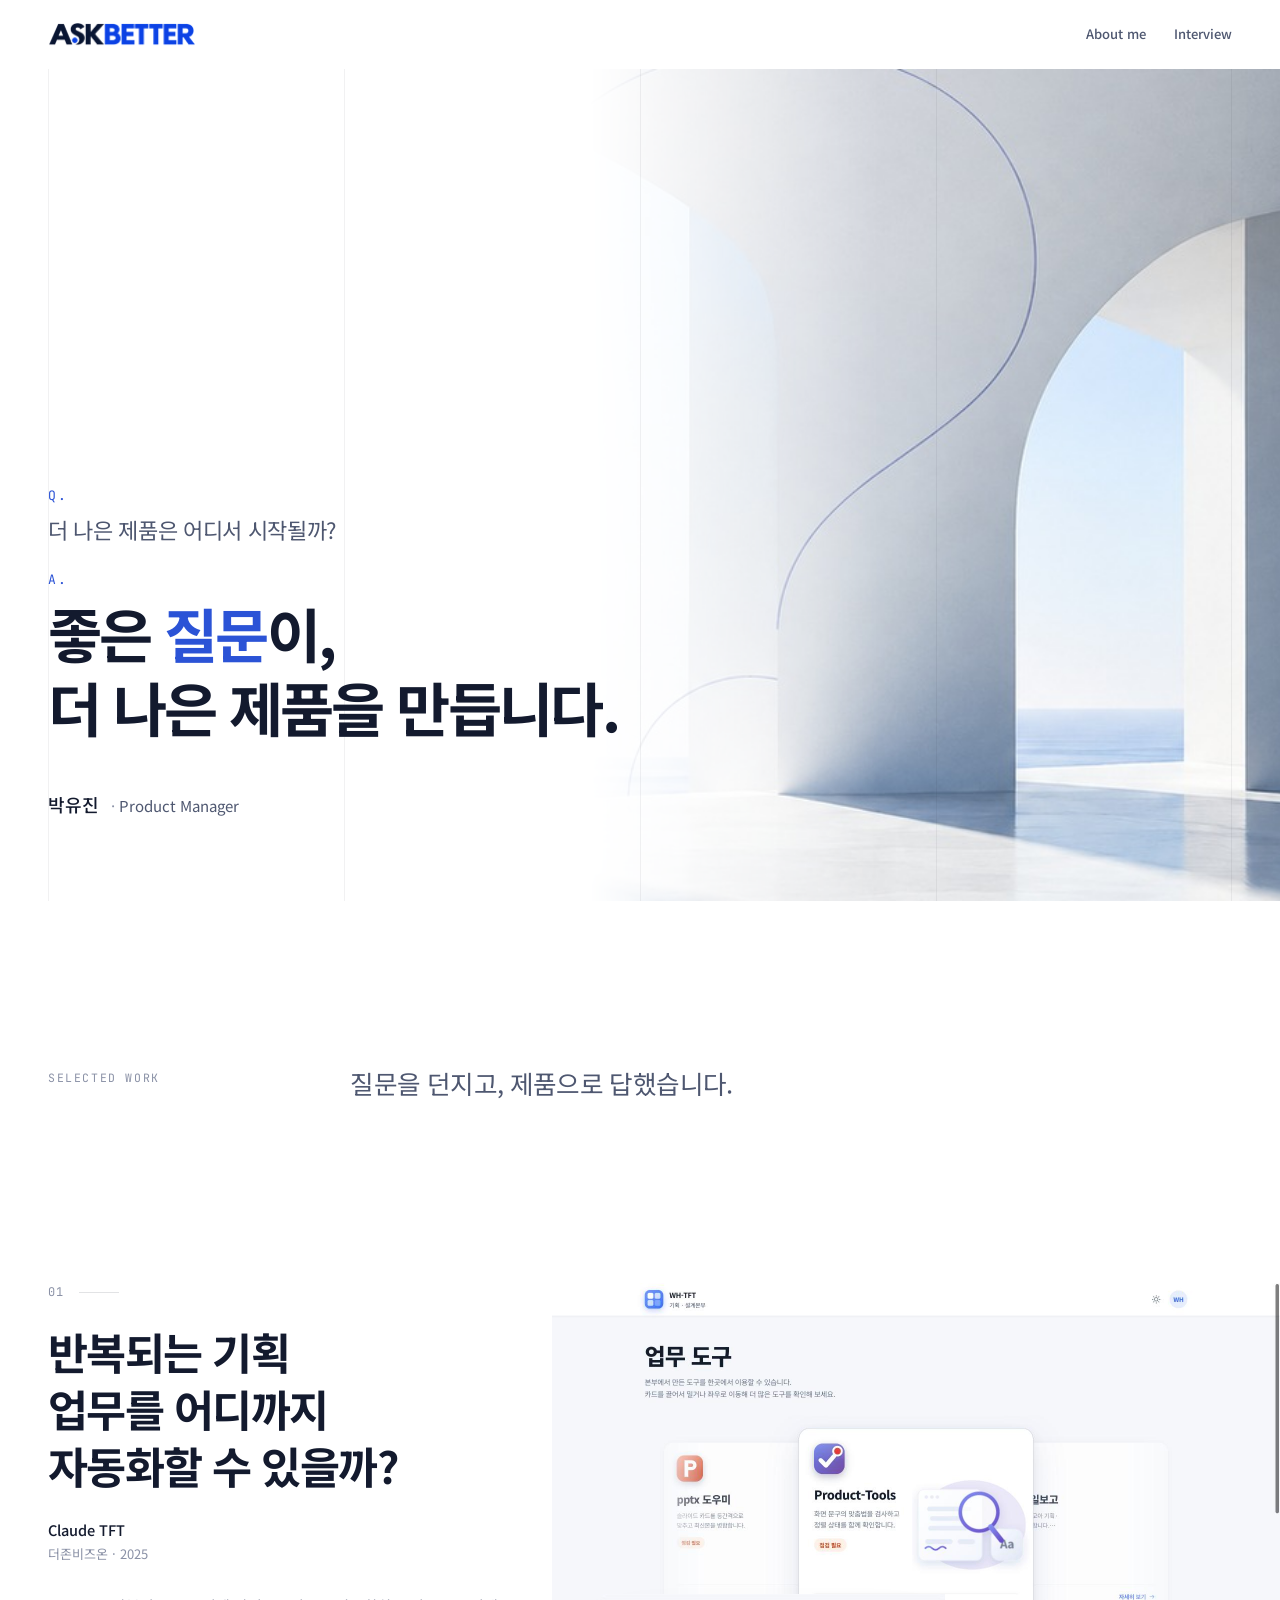
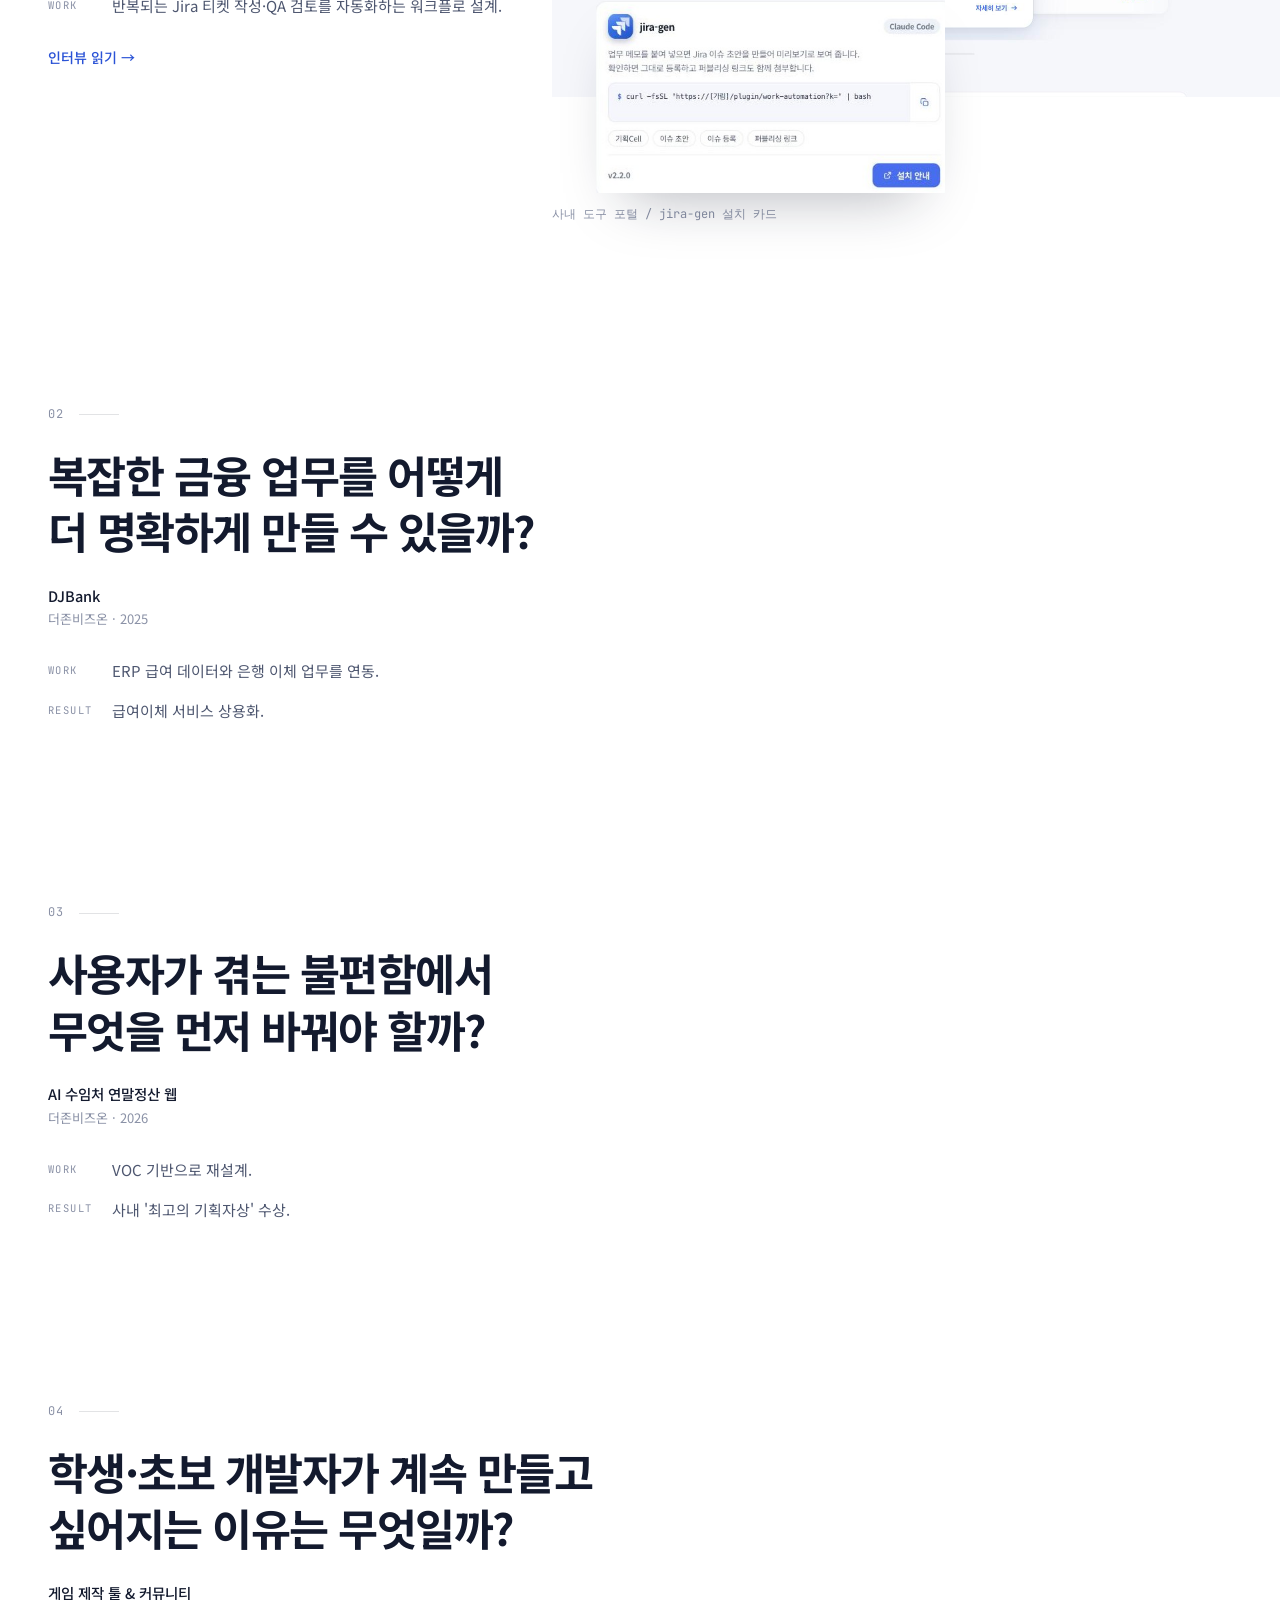
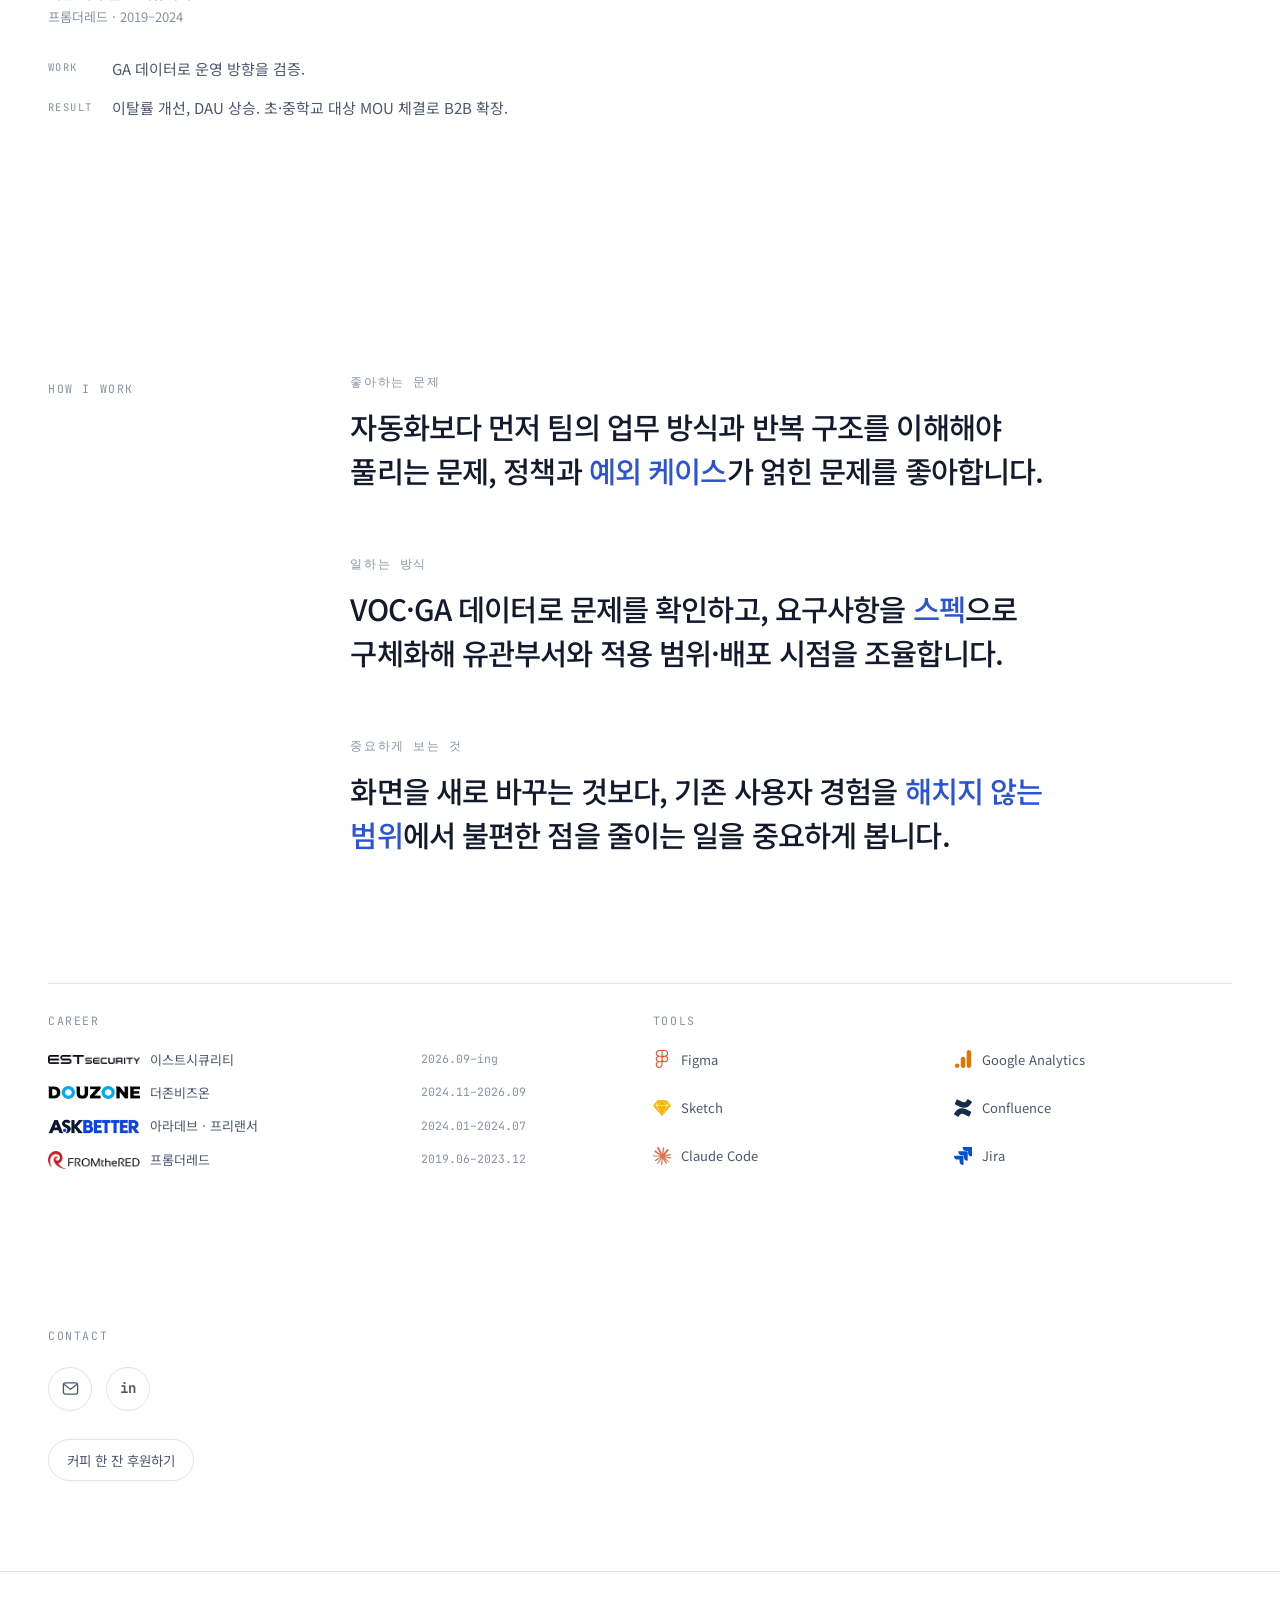
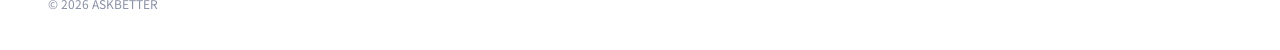
==== index.html @ adf5d4b5 "ch-1 서브 스크린샷을 빈 입력폼에서 jira-gen 설치 카드로 교체 기획서 대조 도구의 빈 입력 폼 캡처가 별로라는 지적을 받았다. 같은 포털 캡처(wh-tft-portal-" ====
<!doctype html>
<html lang="ko" data-site-title="home.title">
<head>
<meta charset="utf-8">
<meta name="viewport" content="width=device-width, initial-scale=1">
<title>Product Manager · ASKBETTER</title>
<link rel="icon" href="assets/brand/favicon.ico" sizes="any">
<link rel="icon" type="image/png" sizes="32x32" href="assets/brand/favicon-32.png">
<link rel="icon" type="image/svg+xml" href="assets/brand/favicon.svg">
<link rel="apple-touch-icon" href="assets/brand/favicon-180.png">
<link rel="stylesheet" href="assets/nav.css">
<style>
  @import url('https://fonts.googleapis.com/css2?family=Noto+Sans+KR:wght@200;300;400;500;700&family=JetBrains+Mono:wght@400;500&display=swap');

  /* 케이스 스터디 페이지와 같은 라이트 팔레트로 고정한다. 다크모드는 지원하지 않는다 */
  :root{
    --bg:#ffffff;
    --tint:#f3f5fa;          /* 아주 연한 블루그레이. 판 배경 */
    --tint-2:#e9edf7;
    --ink:#131a2e;           /* Navy. 본문 기준색 */
    --ink-soft:#4e5770;
    --ink-faint:#8a91a6;
    --line:rgba(19,26,46,.12);
    --hair:rgba(19,26,46,.06);
    --accent:#2b53d6;        /* Indigo Blue. 포인트로만 쓴다 */

    --max:1280px;            /* 지면 폭 */
    --gut:clamp(20px, 4vw, 48px);
    --ease:cubic-bezier(.19,1,.22,1);
    --sans:'Noto Sans KR', -apple-system, BlinkMacSystemFont, sans-serif;
    --mono:'JetBrains Mono', ui-monospace, monospace;
  }

  *{ box-sizing:border-box; }
  html{ background:var(--bg); scroll-behavior:smooth; overflow-x:clip; }
  body{
    margin:0; background:var(--bg); color:var(--ink);
    font-family:var(--sans); font-size:16px; line-height:1.65;
    word-break:keep-all; overflow-wrap:break-word; overflow-x:clip;
    -webkit-font-smoothing:antialiased;
  }
  h1,h2,h3,p{ margin:0; }
  h1,h2,h3{ font-weight:700; letter-spacing:-0.035em; text-wrap:balance; }
  a{ color:inherit; }
  img{ max-width:100%; display:block; }
  .mono{ font-family:var(--mono); font-variant-numeric:tabular-nums; }

  .page{ max-width:var(--max); margin:0 auto; padding-inline:var(--gut); }
  /* 12단 지면. 장마다 다른 판형을 이 단 위에 얹는다 */
  .grid{ display:grid; grid-template-columns:repeat(12, minmax(0,1fr)); column-gap:clamp(16px, 2vw, 28px); }
  .label{ font-family:var(--mono); font-size:11.5px; letter-spacing:.14em; text-transform:uppercase; color:var(--ink-faint); }

  /* Nav 는 assets/nav.css 공용 파일을 쓴다(하위 페이지와 같은 헤더) */

  /* ---------- Opening ---------- */
  .opening{ position:relative; min-height:calc(100svh - 68px); display:flex; flex-direction:column; }
  /* 얇은 편집 그리드선. 진입할 때 한 번 그어지고 그대로 남는다 */
  .rules{ position:absolute; inset:0; pointer-events:none; }
  .rules .page{ height:100%; display:grid; grid-template-columns:repeat(4,1fr); }
  .rules i{ border-left:1px solid var(--hair); transform:scaleY(0); transform-origin:top; transition:transform 1.8s var(--ease); }
  .rules i:last-child{ border-right:1px solid var(--hair); }
  .rules i:nth-child(2){ transition-delay:.12s; } .rules i:nth-child(3){ transition-delay:.24s; } .rules i:nth-child(4){ transition-delay:.36s; }
  .opening.is-in .rules i{ transform:none; }

  .opening > .page{ position:relative; flex:1; width:100%; display:flex; flex-direction:column; justify-content:flex-end; }

  /* 사진 속에 이미 그려진 곡선을 물음표 대신 쓴다. 브리프대로 떠다니는 파란 점은 두지 않는다 */
  .hero-photo{ position:absolute; top:0; right:0; bottom:0; width:54%; z-index:0;
    background-image:url('assets/hero/arches.jpg'); background-size:cover; background-position:center;
    -webkit-mask-image:linear-gradient(to right, transparent 0%, #000 42%); mask-image:linear-gradient(to right, transparent 0%, #000 42%);
    opacity:0; transition:opacity 1.6s ease; }
  .opening.is-in .hero-photo{ opacity:1; transition-delay:.2s; }

  .hero-text{ position:relative; z-index:1; max-width:min(620px, 56%); }

  /* Q. 는 헤드라인보다 한 단 낮은 위계로, 질문에서 카피로 넘어가는 흐름을 만든다 */
  .hero-q{ margin-bottom:clamp(16px, 2.6vh, 24px);
    opacity:0; transform:translateY(10px); transition:opacity .5s ease, transform .5s var(--ease); }
  .opening.is-in .hero-q{ opacity:1; transform:none; }
  .hero-q .tag{ display:block; margin-bottom:8px; font-family:var(--mono); font-size:13px; letter-spacing:.12em; color:var(--accent); }
  .hero-q p{ font-size:clamp(17px, 1.9vw, 22px); line-height:1.4; letter-spacing:-0.015em; color:var(--ink-soft); }

  .hero-a .tag{ display:block; margin-bottom:8px; font-family:var(--mono); font-size:13px; letter-spacing:.12em; color:var(--accent);
    opacity:0; transform:translateY(10px); transition:opacity .5s ease, transform .5s var(--ease); transition-delay:.14s; }
  .opening.is-in .hero-a .tag{ opacity:1; transform:none; }

  .headline{ padding-bottom:clamp(28px, 5vh, 44px);
    font-size:clamp(32px, 4.6vw, 72px); line-height:1.18; letter-spacing:-0.045em; font-weight:700; }
  .headline em{ font-style:normal; color:var(--accent); }
  .hl{ display:block; padding-bottom:.08em; }
  .hl > span{ display:inline-block; opacity:0; transform:translateY(14px); transition:opacity .55s ease, transform .55s var(--ease); transition-delay:.14s; }
  .hl + .hl > span{ transition-delay:.2s; }
  .opening.is-in .hl > span{ opacity:1; transform:none; }

  /* 이름·직무. 메인 카피 바로 아래, 한 단 낮은 위계 */
  .who{ display:flex; flex-wrap:wrap; align-items:baseline; column-gap:12px; row-gap:4px;
    padding-bottom:clamp(40px, 9vh, 96px); opacity:0; transform:translateY(8px); transition:opacity .5s ease, transform .5s var(--ease); transition-delay:.3s; }
  .opening.is-in .who{ opacity:1; transform:none; }
  .who b{ font-weight:500; color:var(--ink); font-size:clamp(16px, 1.6vw, 18px); }
  .who span{ font-size:clamp(13px, 1.3vw, 15px); color:var(--ink-soft); }
  .who span::before{ content:'· '; color:var(--ink-faint); }

  @media (max-width:860px){
    .opening{ min-height:calc(100svh - 68px); }
    .headline{ padding-bottom:28px; }
    .hl > span{ text-wrap:balance; }
    /* 좁은 화면에선 사진을 위쪽 띠로 깔고 아래로 흐리게 녹인다. 빼면 헤드라인 위가 통째로 빈다 */
    .hero-photo{ width:100%; bottom:42%; -webkit-mask-image:linear-gradient(to bottom, #000 45%, transparent 100%); mask-image:linear-gradient(to bottom, #000 45%, transparent 100%); }
    .hero-text{ max-width:100%; }
    .rules .page{ grid-template-columns:repeat(2,1fr); }
    .rules i:nth-child(n+3){ display:none; }
    .rules i:nth-child(2){ border-right:1px solid var(--hair); }
  }

  /* ---------- 공통 reveal ---------- */
  .rv{ opacity:0; transform:translateY(20px); transition:opacity .9s ease, transform 1.1s var(--ease); }
  .rv.is-in{ opacity:1; transform:none; }
  /* 판·화면은 가장자리부터 조금씩 드러난다 */
  .unveil{ clip-path:inset(6% 4% 6% 4%); transition:clip-path 1.6s var(--ease); }
  .unveil.is-in{ clip-path:inset(0 0 0 0); }

  /* ---------- Work ---------- */
  .work-intro{ padding-top:clamp(120px, 18vh, 200px); padding-bottom:clamp(64px, 10vh, 120px); }
  .work-intro .label{ grid-column:1 / 4; padding-top:.5em; }
  .work-intro p{ grid-column:4 / 11; font-size:clamp(20px, 2vw, 26px); line-height:1.55; letter-spacing:-0.025em; color:var(--ink-soft); }

  .ch{ padding-block:clamp(56px, 10vh, 112px); }
  .ch-no{ display:flex; align-items:center; gap:14px; font-family:var(--mono); font-size:12px; letter-spacing:.12em; color:var(--ink-faint); }
  .ch-no::after{ content:''; width:40px; height:1px; background:var(--line); }
  .ch-q{ margin-top:22px; font-size:clamp(28px, 3.4vw, 48px); line-height:1.3; }
  .ch-meta{ font-size:13px; color:var(--ink-faint); line-height:1.7; }
  .ch-meta b{ display:block; font-weight:500; color:var(--ink); font-size:14.5px; }
  .ch-notes{ display:grid; gap:14px; margin-top:28px; font-size:15px; line-height:1.7; color:var(--ink-soft); }
  .ch-notes div{ display:grid; grid-template-columns:64px 1fr; }
  .ch-notes .label{ padding-top:.35em; font-size:10.5px; }
  .ch-notes div:has(> span:empty){ display:none; }
  .ch-link{ display:inline-block; margin-top:28px; font-size:14px; font-weight:500; color:var(--accent); text-decoration:none;
    background:linear-gradient(currentColor,currentColor) 0 100%/0 1px no-repeat; padding-bottom:2px; transition:background-size .5s var(--ease); }
  .ch-link:hover{ background-size:100% 1px; }

  /* 화면. hover 에 6px 만 떠오른다 */
  .shot{ position:relative; overflow:hidden; background:var(--tint); }
  .shot img{ width:100%; height:100%; object-fit:cover; transition:transform .9s var(--ease); }
  .ch:hover .shot img{ transform:translateY(-6px); }
  .cap{ margin-top:12px; font-size:12px; color:var(--ink-faint); }

  /* 01 · 텍스트 왼쪽, 화면이 오른쪽 가장자리까지 흐른다 */
  .ch-1 .txt{ grid-column:1 / 6; align-self:start; position:sticky; top:120px; }
  .ch-1 .media{ grid-column:6 / -1; margin-right:calc(-1 * (max(0px, (100vw - var(--max)) / 2) + var(--gut))); }
  .ch-1 .shot{ aspect-ratio:1456 / 828; }
  .ch-1 .shot img{ object-position:left top; }
  .ch-1 .sub{ width:48%; margin-top:clamp(-120px, -8vw, -48px); margin-left:6%; position:relative; box-shadow:0 30px 60px -30px rgba(19,26,46,.35); aspect-ratio:1456 / 828; }

  /* 02·03·04 · 화면 없는 챕터는 텍스트만 한 단으로 둔다 */
  .ch-2 .txt, .ch-3 .txt, .ch-4 .txt{ grid-column:1 / 8; }

  @media (max-width:860px){
    .grid > *{ grid-column:1 / -1 !important; }
    .work-intro p{ margin-top:14px; }
    .ch-1 .txt{ position:static; margin-bottom:40px; }
    .ch-1 .media{ margin-right:calc(-1 * var(--gut)); }
    .ch-1 .sub{ width:64%; margin-left:0; margin-top:-24px; }
  }

  /* ---------- About ---------- */
  .about{ padding-top:clamp(120px, 18vh, 200px); }
  .about > .grid > .label{ grid-column:1 / 4; padding-top:.6em; }
  .believes{ grid-column:4 / -1; display:grid; gap:clamp(40px, 7vh, 72px); }
  .believes .label{ display:block; margin-bottom:12px; }
  .believes p{ font-size:clamp(21px, 2.3vw, 30px); line-height:1.5; letter-spacing:-0.03em; font-weight:500; max-width:24em; }
  .believes p em{ font-style:normal; color:var(--accent); }

  /* 경력은 보조 정보라 작게 둔다. 회사 로고는 이력서 정보로 유지한다(CLAUDE.md) */
  .record{ margin-top:clamp(88px, 14vh, 140px); row-gap:28px; font-size:13px; color:var(--ink-soft); }
  .record::before{ content:''; grid-column:1 / -1; height:1px; background:var(--line); }
  .record .label{ display:block; margin-bottom:12px; }
  .record .career{ grid-column:1 / 6; }
  .record .tools{ grid-column:7 / -1; }
  .co{ display:grid; grid-template-columns:92px 1fr auto; align-items:center; gap:10px; padding:6px 0; }
  .co img{ height:18px; width:auto; max-width:92px; object-fit:contain; object-position:left center; }
  .co .period{ font-family:var(--mono); font-size:11.5px; color:var(--ink-faint); width:15ch; white-space:nowrap; } /* 기간 칸 폭을 고정해 행마다 열이 어긋나지 않게 한다 */
  .record p{ line-height:1.75; }
  .tool-list{ display:grid; grid-template-columns:1fr 1fr; grid-auto-flow:column; grid-template-rows:repeat(3, auto); row-gap:15px; column-gap:24px; } /* 2열 3행으로 Career 4행과 같은 높이(120px)를 맞춘다 */
  .tool-list span{ display:flex; align-items:center; gap:10px; padding:6px 0; }
  .tool-list img{ width:18px; height:18px; object-fit:contain; }

  /* ---------- Contact ---------- */
  .contact{ padding-top:clamp(96px, 16vh, 180px); padding-bottom:clamp(64px, 10vh, 112px); }
  .contact .ways{ display:flex; gap:14px; margin-top:20px; }
  .contact .ways a{ display:inline-flex; align-items:center; justify-content:center; width:44px; height:44px; border:1px solid var(--line); border-radius:999px; color:var(--ink-soft); text-decoration:none; transition:border-color .2s ease, color .2s ease; }
  .contact .ways a:hover{ border-color:var(--accent); color:var(--accent); }
  .contact .ways svg{ width:19px; height:19px; }
  .contact .ways .in{ font-family:var(--mono); font-weight:700; font-size:14px; letter-spacing:-0.02em; }
  .contact .support{ display:inline-flex; align-items:center; gap:8px; margin-top:28px; padding:9px 18px; border:1px solid var(--line); border-radius:999px; font-size:13.5px; color:var(--ink-soft); text-decoration:none; transition:border-color .2s ease, color .2s ease; }
  .contact .support:hover{ border-color:var(--accent); color:var(--accent); }

  footer{ padding-block:22px 36px; border-top:1px solid var(--line); }
  footer .page{ display:flex; justify-content:space-between; gap:12px 24px; flex-wrap:wrap; font-size:12px; color:var(--ink-faint); }
  footer a{ text-decoration:none; }
  footer a:hover{ color:var(--ink); }

  @media (prefers-reduced-motion:reduce){
    html{ scroll-behavior:auto; }
    *{ animation:none !important; transition:none !important; }
    .rules i, .hl > span{ transform:none; }
    .hl > span{ opacity:1; }
    .rv{ opacity:1; transform:none; } .unveil{ clip-path:none; }
    .hero-photo, .who, .hero-q, .hero-a .tag{ opacity:1; transform:none; }
  }
</style>
</head>
<body>

<nav class="nav" id="nav">
  <div class="page">
    <a class="id" href="index.html"><img src="assets/brand/askbetter-logo.svg" alt="ASKBETTER"></a>
    <div class="links">
      <a href="#about" data-site="nav.about">About me</a>
      <a href="case-study.html" data-site-href="story.href" data-site="nav.story">Interview</a>
    </div>
  </div>
</nav>

<main>

  <!-- Opening: 헤드라인 두 줄, 이름과 직무, 시그니처 물음표 -->
  <section class="opening" id="opening">
    <div class="hero-photo" aria-hidden="true"></div>
    <div class="rules" aria-hidden="true"><div class="page"><i></i><i></i><i></i><i></i></div></div>
    <div class="page">
      <div class="hero-text">
        <div class="hero-q">
          <span class="tag">Q.</span>
          <p>더 나은 제품은 어디서 시작될까?</p>
        </div>
        <div class="hero-a">
          <span class="tag">A.</span>
          <h1 class="headline">
            <span class="hl"><span>좋은 <em>질문</em>이,</span></span>
            <span class="hl"><span>더 나은 제품을 만듭니다.</span></span>
          </h1>
        </div>
        <p class="who">
          <b data-site="hero.name">박유진</b>
          <span data-site="hero.role">Product Manager</span>
        </p>
      </div>
    </div>
  </section>

  <!-- Work -->
  <section id="work">
    <div class="page grid work-intro rv">
      <span class="label">Selected Work</span>
      <p>질문을 던지고, 제품으로 답했습니다.</p>
    </div>

    <!-- 01 -->
    <article class="ch ch-1">
      <div class="page grid">
        <div class="txt rv">
          <span class="ch-no">01</span>
          <h2 class="ch-q" data-site="work.0.q">반복되는 기획 업무를 어디까지 자동화할 수 있을까?</h2>
          <p class="ch-meta" style="margin-top:24px"><b data-site="work.0.name">Claude TFT</b><span data-site="work.0.org">더존비즈온</span> · <span data-site="work.0.year">2025</span></p>
          <div class="ch-notes">
            <div><span class="label">Work</span><span data-site="work.0.did">반복되는 Jira 티켓 작성·QA 검토를 자동화하는 워크플로 설계.</span></div>
            <div><span class="label">Result</span><span data-site="work.0.result"></span></div>
          </div>
          <a class="ch-link" href="case-study.html" data-site-href="story.href"><span data-site="story.label">인터뷰</span> 읽기 →</a>
        </div>
        <div class="media">
          <div class="shot unveil"><img src="assets/portal-hero.jpg" alt="WH-TFT 사내 도구 포털 실제 화면" loading="lazy"></div>
          <div class="shot sub rv"><img src="assets/product-tools-jira-gen.jpg" alt="jira-gen 도구 카드, Jira 이슈 초안 자동 생성 설명" loading="lazy"></div>
          <p class="cap mono">사내 도구 포털 / jira-gen 설치 카드</p>
        </div>
      </div>
    </article>

    <!-- 02 -->
    <article class="ch ch-2">
      <div class="page grid">
        <div class="txt rv">
          <span class="ch-no">02</span>
          <h2 class="ch-q" data-site="work.1.q">복잡한 금융 업무를 어떻게 더 명확하게 만들 수 있을까?</h2>
          <p class="ch-meta" style="margin-top:24px"><b data-site="work.1.name">DJBank</b><span data-site="work.1.org">더존비즈온</span> · <span data-site="work.1.year">2025</span></p>
          <div class="ch-notes">
            <div><span class="label">Work</span><span data-site="work.1.did">ERP 급여 데이터와 은행 이체 업무를 연동.</span></div>
            <div><span class="label">Result</span><span data-site="work.1.result">급여이체 서비스 상용화.</span></div>
          </div>
        </div>
      </div>
    </article>

    <!-- 03 -->
    <article class="ch ch-3">
      <div class="page grid">
        <div class="txt rv">
          <span class="ch-no">03</span>
          <h2 class="ch-q" data-site="work.2.q">사용자가 겪는 불편함에서 무엇을 먼저 바꿔야 할까?</h2>
          <p class="ch-meta" style="margin-top:24px"><b data-site="work.2.name">AI 수임처 연말정산 웹</b><span data-site="work.2.org">더존비즈온</span> · <span data-site="work.2.year">2026</span></p>
          <div class="ch-notes">
            <div><span class="label">Work</span><span data-site="work.2.did">VOC 기반으로 재설계.</span></div>
            <div><span class="label">Result</span><span data-site="work.2.result">사내 '최고의 기획자상' 수상.</span></div>
          </div>
        </div>
      </div>
    </article>

    <!-- 04 -->
    <article class="ch ch-4">
      <div class="page grid">
        <div class="txt rv">
          <span class="ch-no">04</span>
          <h2 class="ch-q" data-site="work.3.q">학생·초보 개발자가 계속 만들고 싶어지는 이유는 무엇일까?</h2>
          <p class="ch-meta" style="margin-top:24px"><b data-site="work.3.name">게임 제작 툴 &amp; 커뮤니티</b><span data-site="work.3.org">프롬더레드</span> · <span data-site="work.3.year">2019–2024</span></p>
          <div class="ch-notes">
            <div><span class="label">Work</span><span data-site="work.3.did">GA 데이터로 운영 방향을 검증.</span></div>
            <div><span class="label">Result</span><span data-site="work.3.result">이탈률 개선, DAU 상승. 초·중학교 대상 MOU 체결로 B2B 확장.</span></div>
          </div>
        </div>
      </div>
    </article>
  </section>

  <!-- About: 경력보다 일하는 방식을 먼저 -->
  <section class="about" id="about">
    <div class="page grid">
      <span class="label rv">How I work</span>
      <div class="believes">
        <div class="rv">
          <span class="label">좋아하는 문제</span>
          <p>자동화보다 먼저 팀의 업무 방식과 반복 구조를 이해해야 풀리는 문제, 정책과 <em>예외 케이스</em>가 얽힌 문제를 좋아합니다.</p>
        </div>
        <div class="rv">
          <span class="label">일하는 방식</span>
          <p>VOC·GA 데이터로 문제를 확인하고, 요구사항을 <em>스펙</em>으로 구체화해 유관부서와 적용 범위·배포 시점을 조율합니다.</p>
        </div>
        <div class="rv">
          <span class="label">중요하게 보는 것</span>
          <p>화면을 새로 바꾸는 것보다, 기존 사용자 경험을 <em>해치지 않는 범위</em>에서 불편한 점을 줄이는 일을 중요하게 봅니다.</p>
        </div>
      </div>
    </div>

    <div class="page grid record rv">
      <div class="career">
        <span class="label">Career</span>
        <div class="co"><img src="assets/logos/estsecurity.png" alt="">이스트시큐리티<span class="period">2026.09–ing</span></div>
        <div class="co"><img src="assets/logos/douzone.png" alt="">더존비즈온<span class="period">2024.11–2026.09</span></div>
        <div class="co"><img src="assets/brand/askbetter-logo.png" alt="">아라데브 · 프리랜서<span class="period">2024.01–2024.07</span></div>
        <div class="co"><img src="assets/logos/fromthered.png" alt="">프롬더레드<span class="period">2019.06–2023.12</span></div>
      </div>
      <div class="tools">
        <span class="label">Tools</span>
        <div class="tool-list">
          <span><img src="assets/logos/figma.svg" alt="">Figma</span>
          <span><img src="assets/logos/sketch.svg" alt="">Sketch</span>
          <span><img src="assets/logos/claude.svg" alt="">Claude Code</span>
          <span><img src="assets/logos/googleanalytics.svg" alt="">Google Analytics</span>
          <span><img src="assets/logos/confluence.svg" alt="">Confluence</span>
          <span><img src="assets/logos/jira.svg" alt="">Jira</span>
        </div>
      </div>
    </div>
  </section>

  <!-- Contact -->
  <section class="contact" id="contact">
    <div class="page rv">
      <span class="label">Contact</span>
      <div class="ways">
        <a href="mailto:71d2sr@gmail.com" aria-label="이메일 보내기"><svg viewBox="0 0 24 24" fill="none" stroke="currentColor" stroke-width="1.6" stroke-linecap="round" stroke-linejoin="round"><rect x="3" y="5" width="18" height="14" rx="2.5"/><path d="M4 7l8 6 8-6"/></svg></a>
        <a href="https://linkedin.com/in/yujin1113" target="_blank" rel="noopener" aria-label="LinkedIn 프로필"><span class="in">in</span></a>
      </div>
      <a class="support" href="#" data-site-href="support.href" data-site="support.label" aria-label="토스 프로필로 커피 후원하기">커피 한 잔 후원하기</a>
    </div>
  </section>

</main>

<footer>
  <div class="page">
    <span>© 2026 ASKBETTER</span>
  </div>
</footer>

<script src="assets/site.js"></script>
<script src="assets/nav.js"></script>
<script>
  (function(){
    // 화면에 들어온 요소만 한 번 드러낸다
    var targets = document.querySelectorAll('.rv, .unveil');
    if ('IntersectionObserver' in window) {
      var io = new IntersectionObserver(function(entries){
        entries.forEach(function(e){ if (e.isIntersecting) { e.target.classList.add('is-in'); io.unobserve(e.target); } });
      }, { threshold:0.12, rootMargin:'0px 0px -48px 0px' });
      targets.forEach(function(el){ io.observe(el); });
    } else {
      targets.forEach(function(el){ el.classList.add('is-in'); });
    }

    var opening = document.getElementById('opening');
    requestAnimationFrame(function(){ requestAnimationFrame(function(){ opening.classList.add('is-in'); }); });
  })();
</script>
</body>
</html>
---- assets/nav.css ----
/* 하위 페이지 공용 헤더. 값은 index.html 헤더와 같게 맞춘다 */
/* 지면 폭과 좌우 여백. 본문도 이 값으로 로고 왼쪽 선에 맞춘다 */
:root{ --page-max:1280px; --page-gut:clamp(20px, 4vw, 48px); --read-max:760px; }
.nav{ position:sticky; top:0; z-index:30; background:rgba(255,255,255,.86); backdrop-filter:saturate(180%) blur(10px);
  border-bottom:1px solid transparent; transition:border-color .4s ease; }
.nav.is-scrolled{ border-bottom-color:rgba(19,26,46,.06); }
.nav .page{ max-width:var(--page-max); margin:0 auto; padding-inline:var(--page-gut);
  display:flex; align-items:center; justify-content:space-between; height:68px; }
.nav .id img{ display:block; width:148px; height:auto; }
.nav .links{ display:flex; gap:28px; font-size:13px; font-weight:500; color:#4e5770; }
.nav .links a{ color:inherit; text-decoration:none; transition:color .2s ease; }
.nav .links a:hover, .nav .links a[aria-current="page"]{ color:#131a2e; }
@media (max-width:640px){ .nav .id img{ width:118px; } .nav .links{ gap:16px; font-size:12.5px; } }
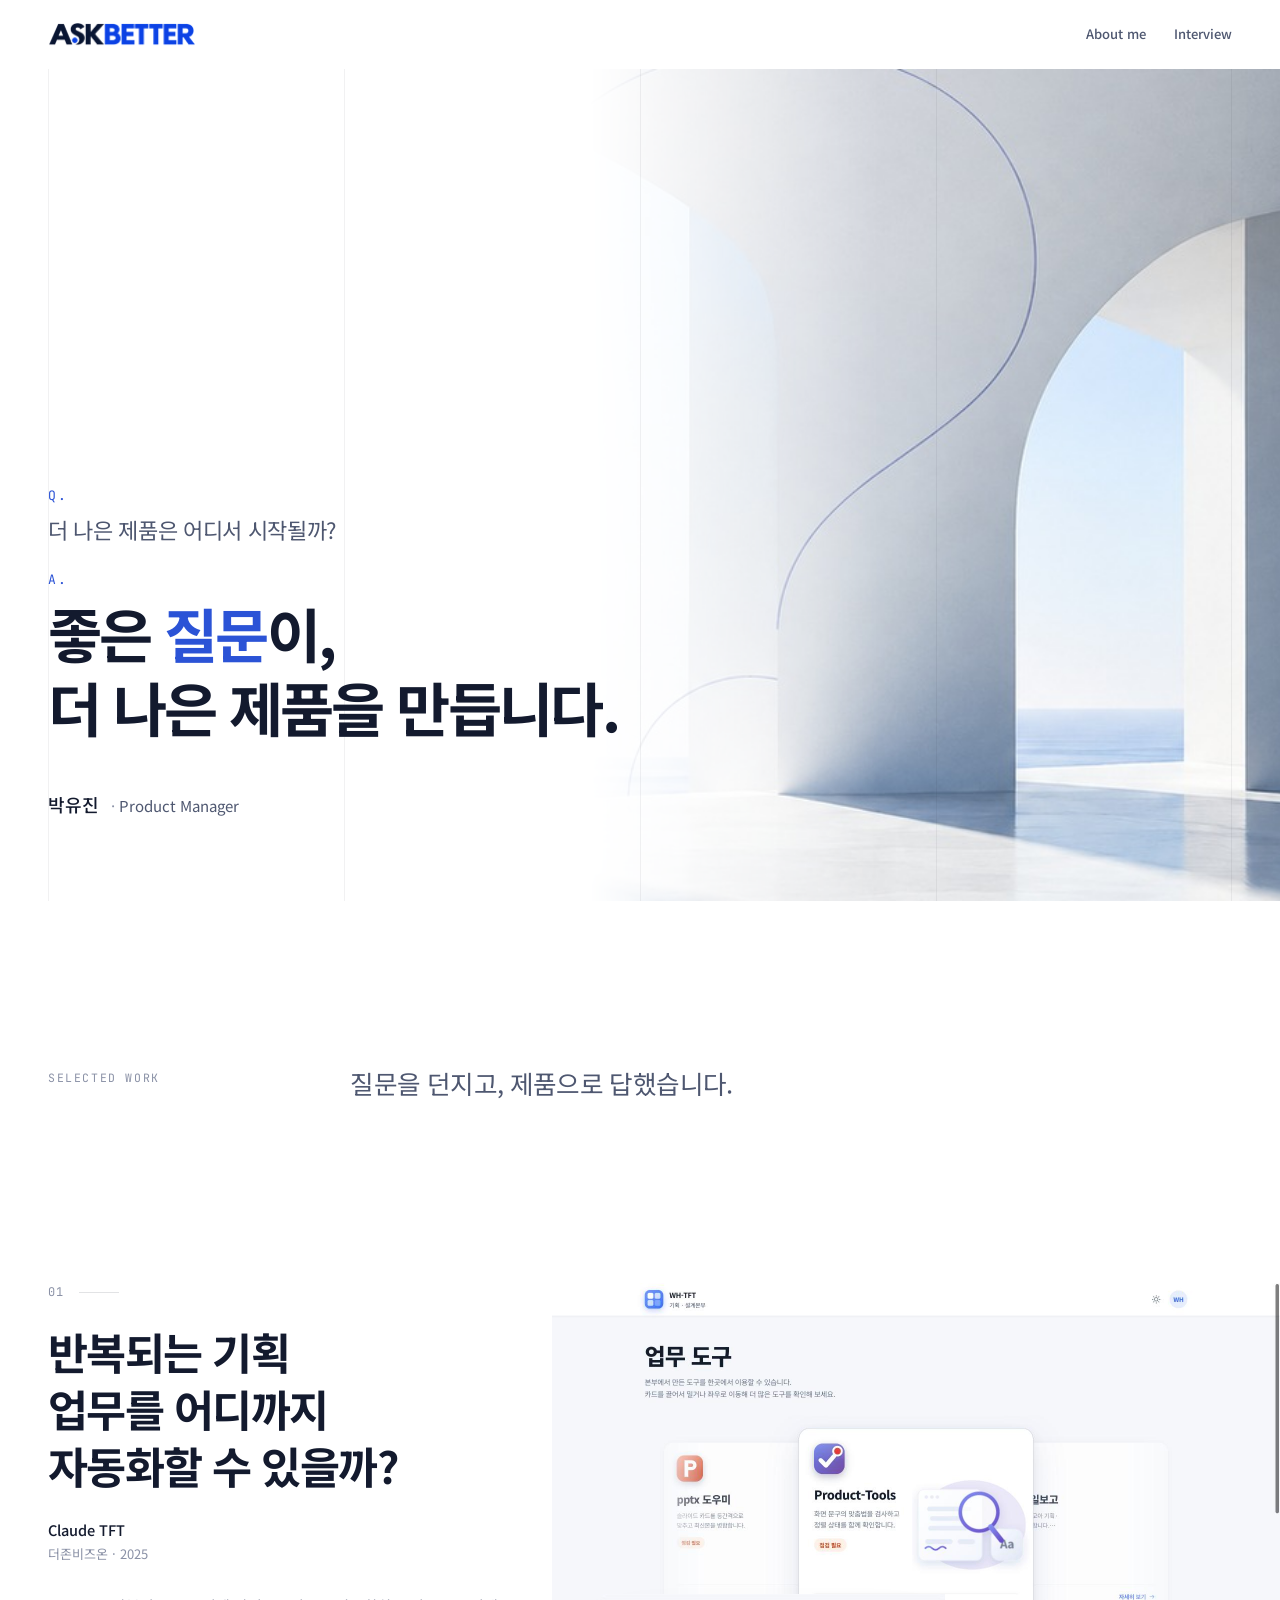
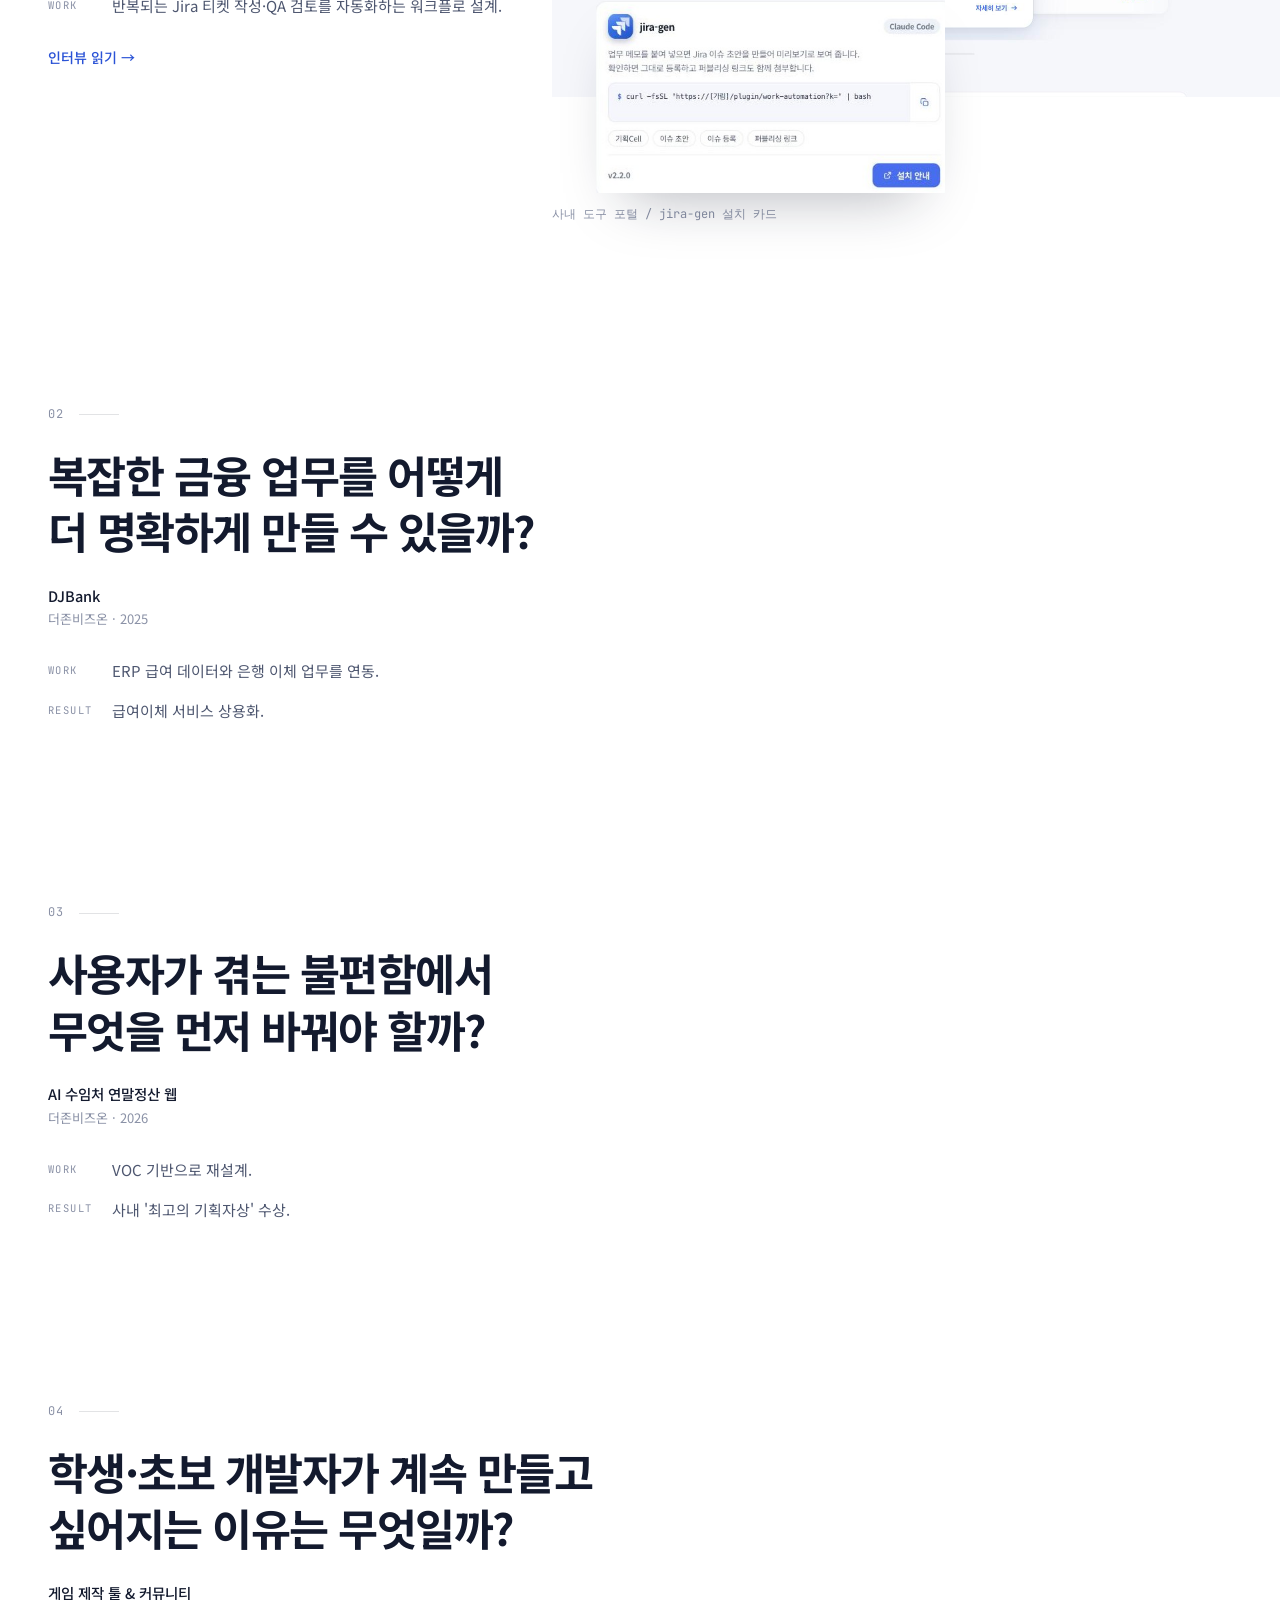
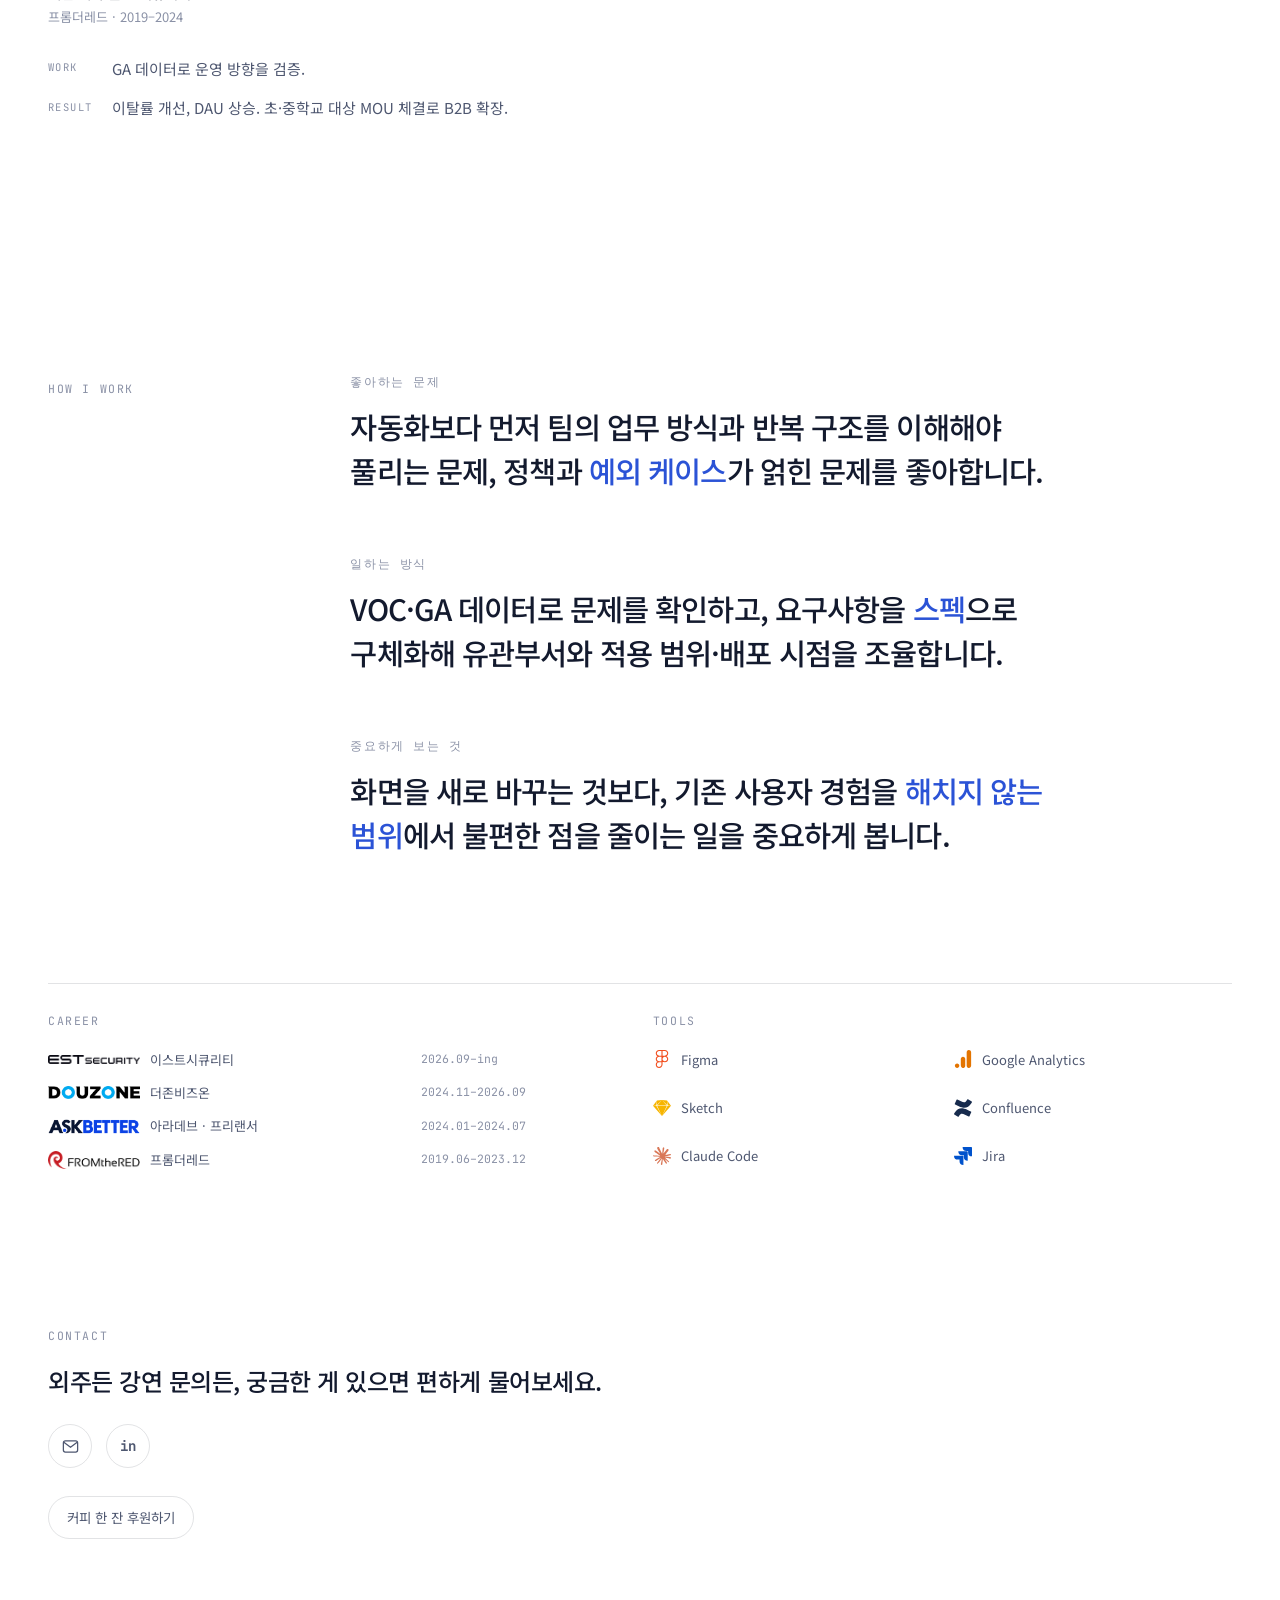
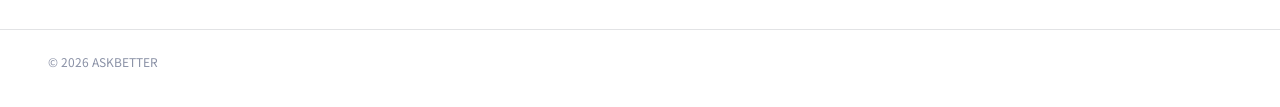
==== commit 75d48446: "Contact에 문의 종류를 알려주는 한 줄 추가 라벨과 아이콘만 있어 어떤 연락을 받고 싶은지 안 보였다. 이직 제안으로 읽힐 수 있는 표현 대신, 외주·강연 문의처럼 실제로 받" ====
--- a/index.html
+++ b/index.html
@@ -186,7 +186,8 @@
 
   /* ---------- Contact ---------- */
   .contact{ padding-top:clamp(96px, 16vh, 180px); padding-bottom:clamp(64px, 10vh, 112px); }
-  .contact .ways{ display:flex; gap:14px; margin-top:20px; }
+  .contact .lead{ margin-top:14px; font-size:clamp(19px, 2vw, 24px); font-weight:500; letter-spacing:-0.02em; }
+  .contact .ways{ display:flex; gap:14px; margin-top:24px; }
   .contact .ways a{ display:inline-flex; align-items:center; justify-content:center; width:44px; height:44px; border:1px solid var(--line); border-radius:999px; color:var(--ink-soft); text-decoration:none; transition:border-color .2s ease, color .2s ease; }
   .contact .ways a:hover{ border-color:var(--accent); color:var(--accent); }
   .contact .ways svg{ width:19px; height:19px; }
@@ -368,6 +369,7 @@
   <section class="contact" id="contact">
     <div class="page rv">
       <span class="label">Contact</span>
+      <p class="lead">외주든 강연 문의든, 궁금한 게 있으면 편하게 물어보세요.</p>
       <div class="ways">
         <a href="mailto:71d2sr@gmail.com" aria-label="이메일 보내기"><svg viewBox="0 0 24 24" fill="none" stroke="currentColor" stroke-width="1.6" stroke-linecap="round" stroke-linejoin="round"><rect x="3" y="5" width="18" height="14" rx="2.5"/><path d="M4 7l8 6 8-6"/></svg></a>
         <a href="https://linkedin.com/in/yujin1113" target="_blank" rel="noopener" aria-label="LinkedIn 프로필"><span class="in">in</span></a>
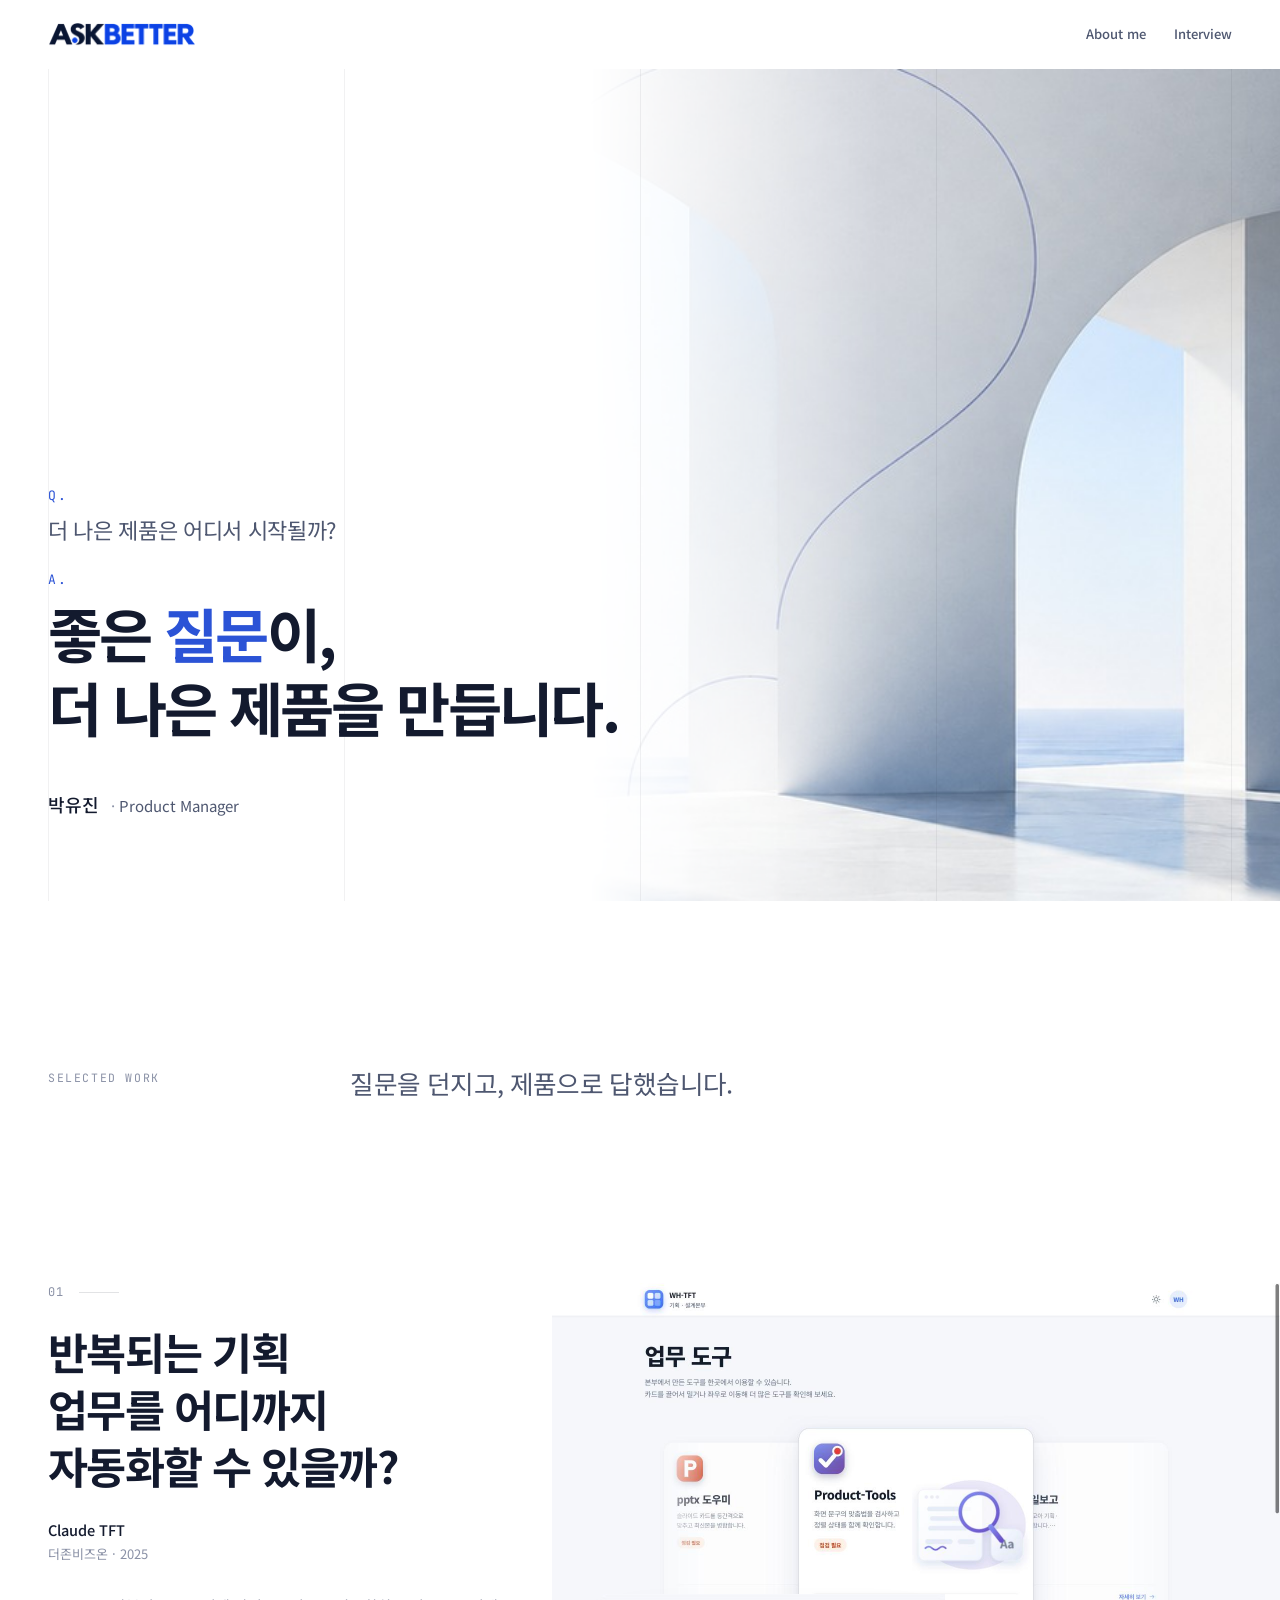
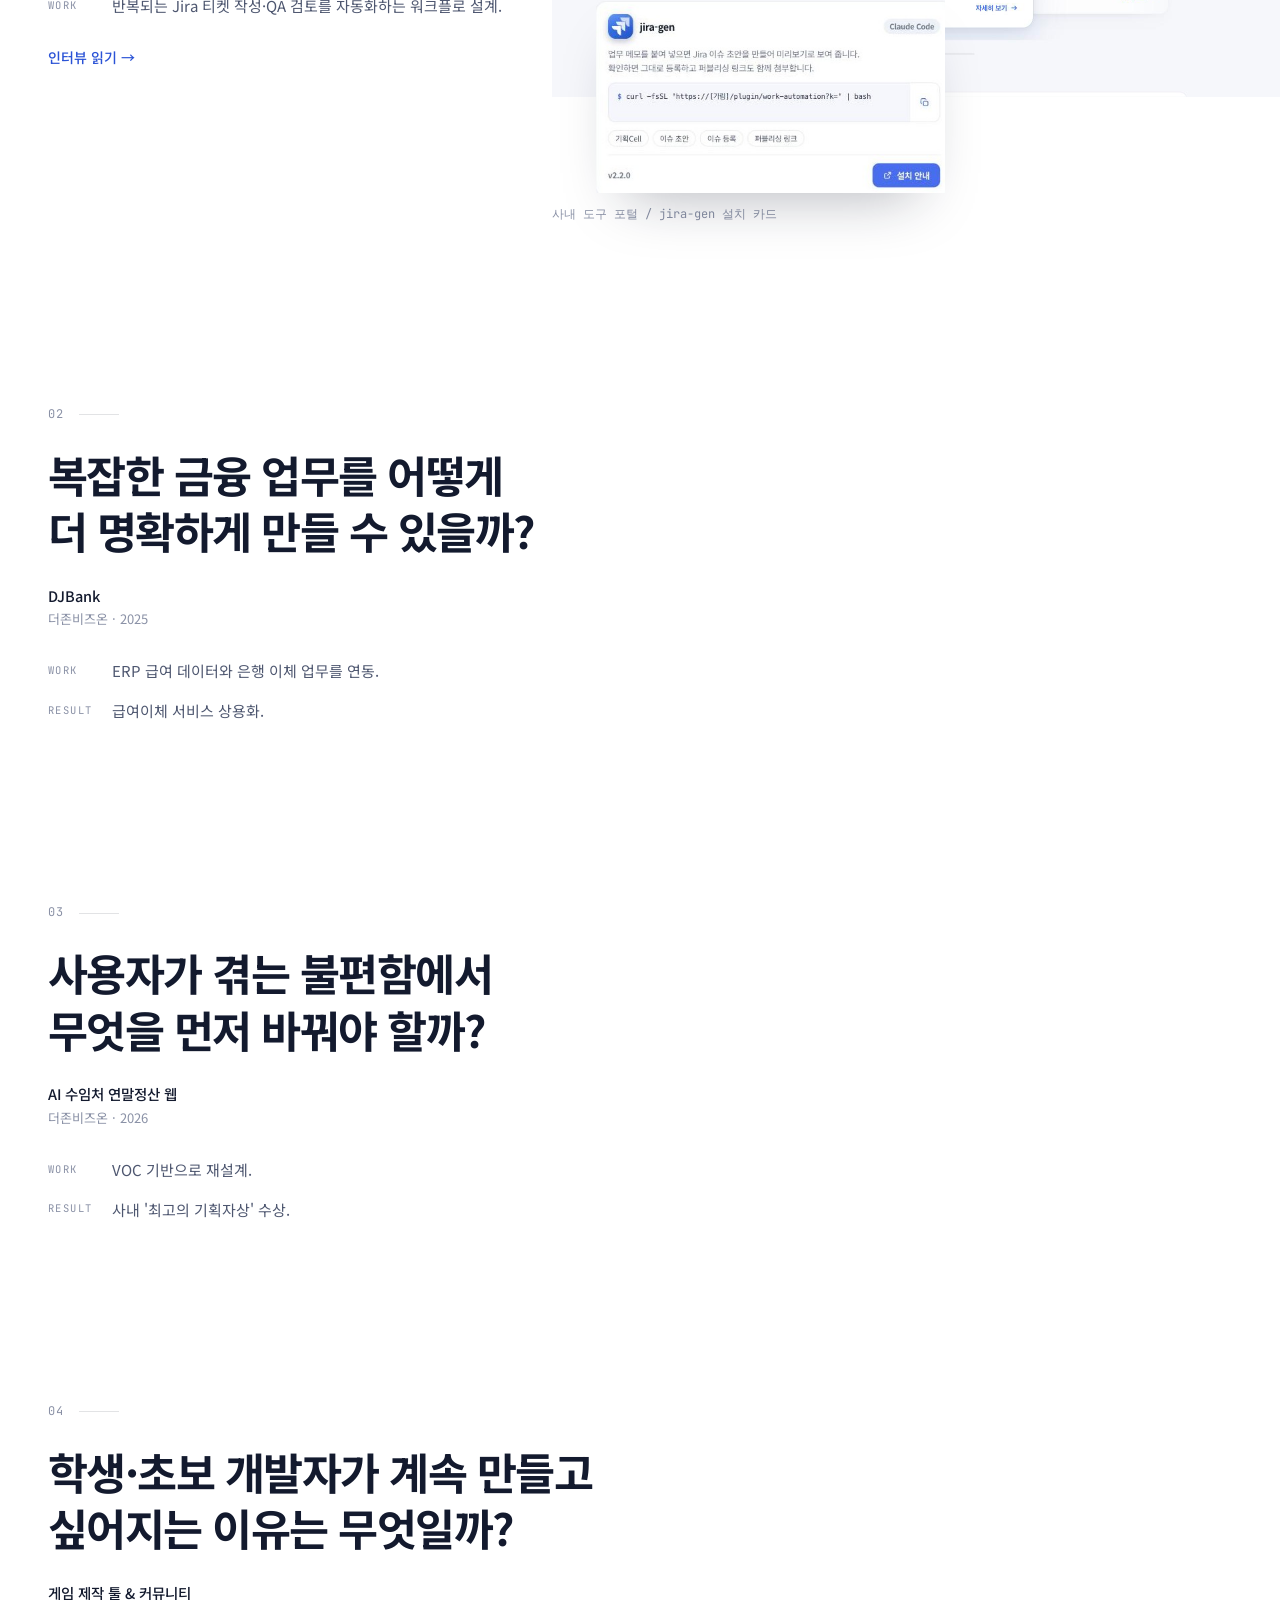
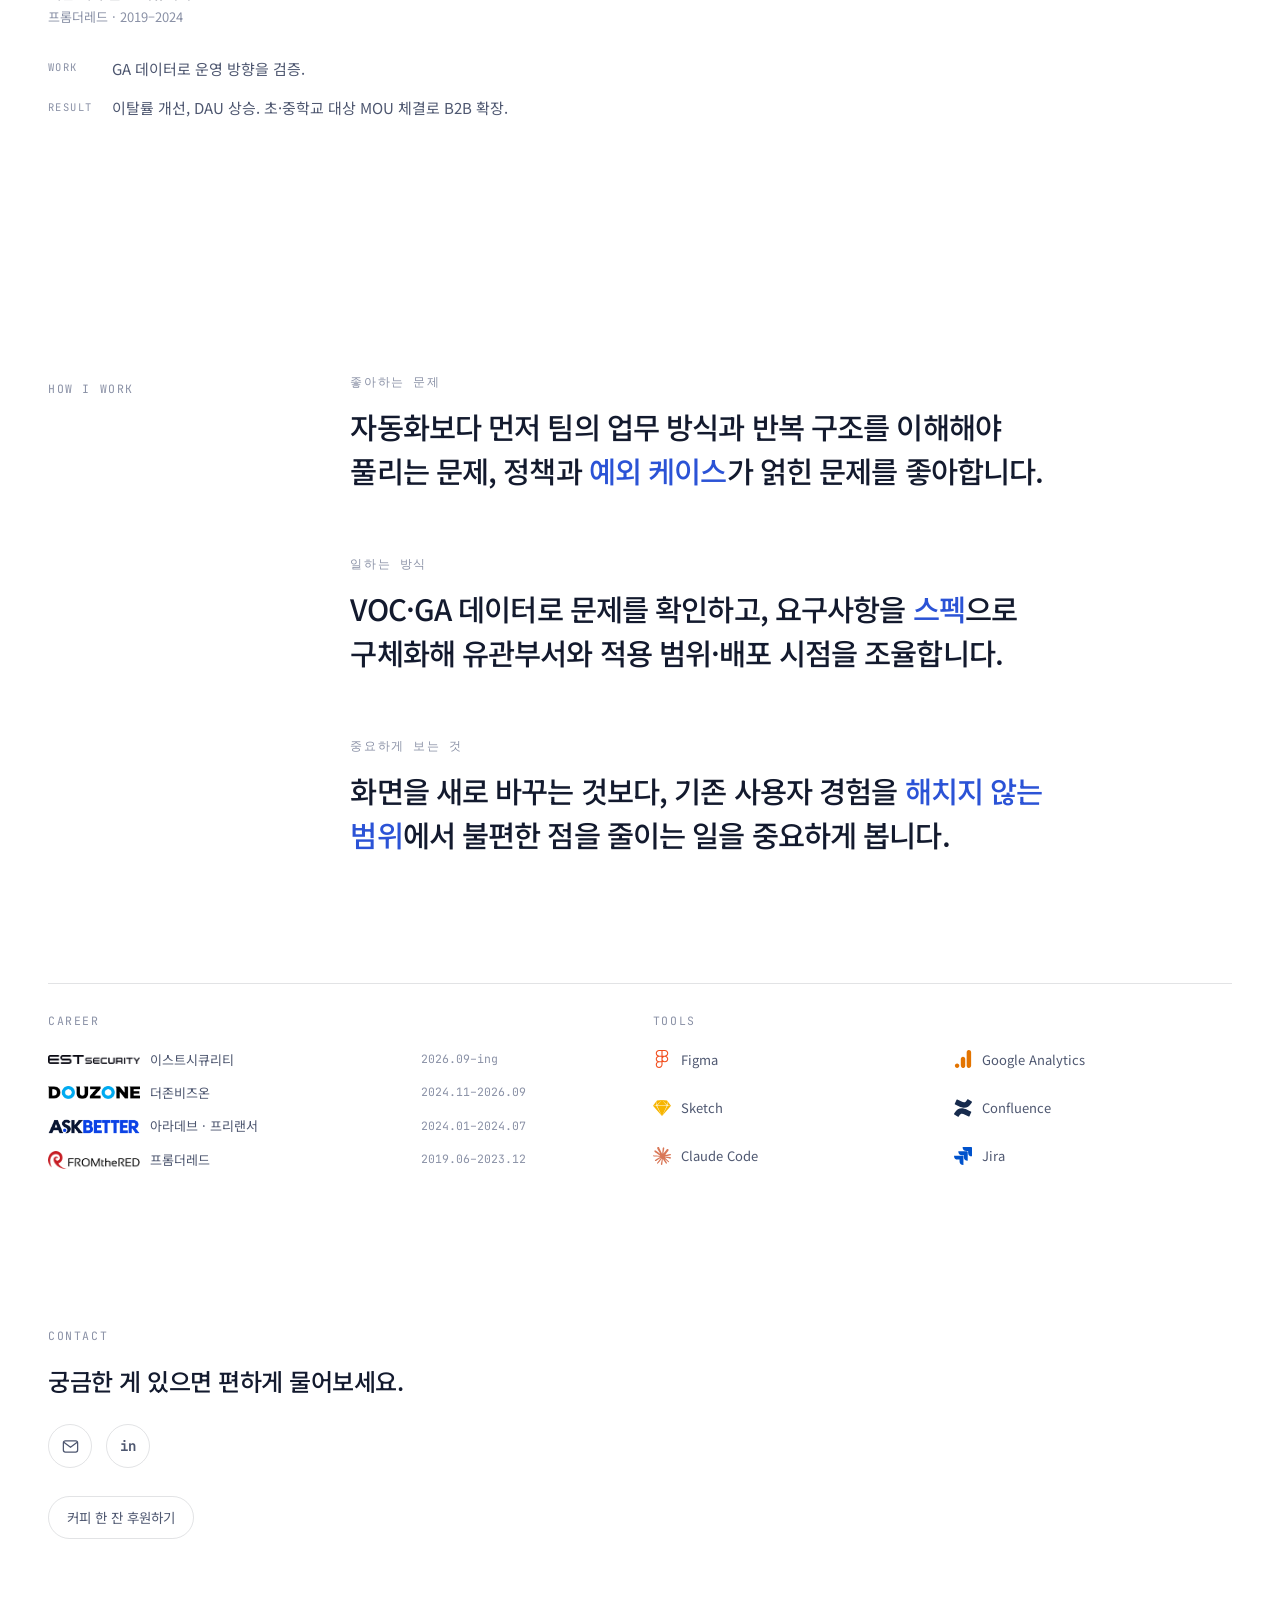
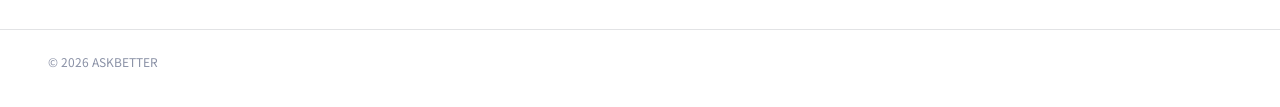
==== commit 00440455: "Contact 문구에서 외주·강연 나열 빼고 간결하게 구체적으로 나열하니 오히려 너무 직접적이라는 지적을 받았다.  Co-Authored-By: Claude Sonnet 5 <no" ====
--- a/index.html
+++ b/index.html
@@ -369,7 +369,7 @@
   <section class="contact" id="contact">
     <div class="page rv">
       <span class="label">Contact</span>
-      <p class="lead">외주든 강연 문의든, 궁금한 게 있으면 편하게 물어보세요.</p>
+      <p class="lead">궁금한 게 있으면 편하게 물어보세요.</p>
       <div class="ways">
         <a href="mailto:71d2sr@gmail.com" aria-label="이메일 보내기"><svg viewBox="0 0 24 24" fill="none" stroke="currentColor" stroke-width="1.6" stroke-linecap="round" stroke-linejoin="round"><rect x="3" y="5" width="18" height="14" rx="2.5"/><path d="M4 7l8 6 8-6"/></svg></a>
         <a href="https://linkedin.com/in/yujin1113" target="_blank" rel="noopener" aria-label="LinkedIn 프로필"><span class="in">in</span></a>
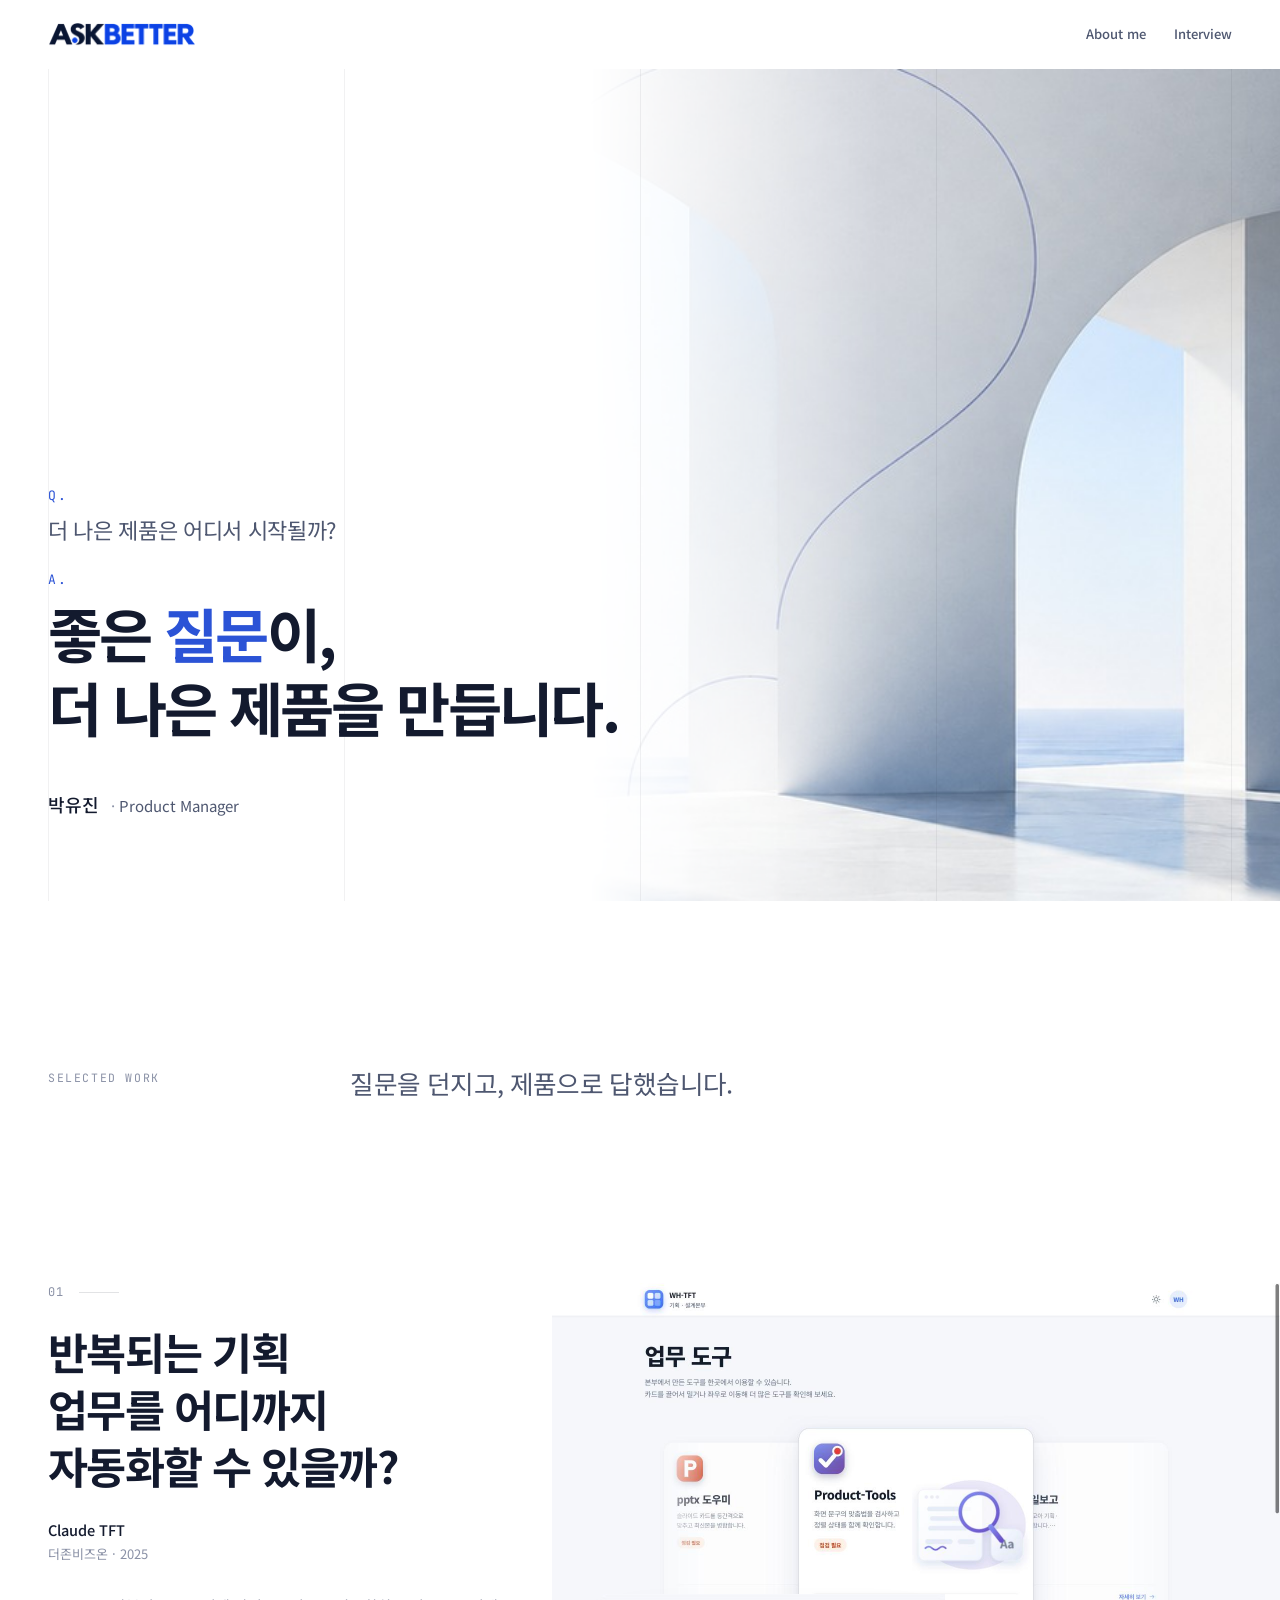
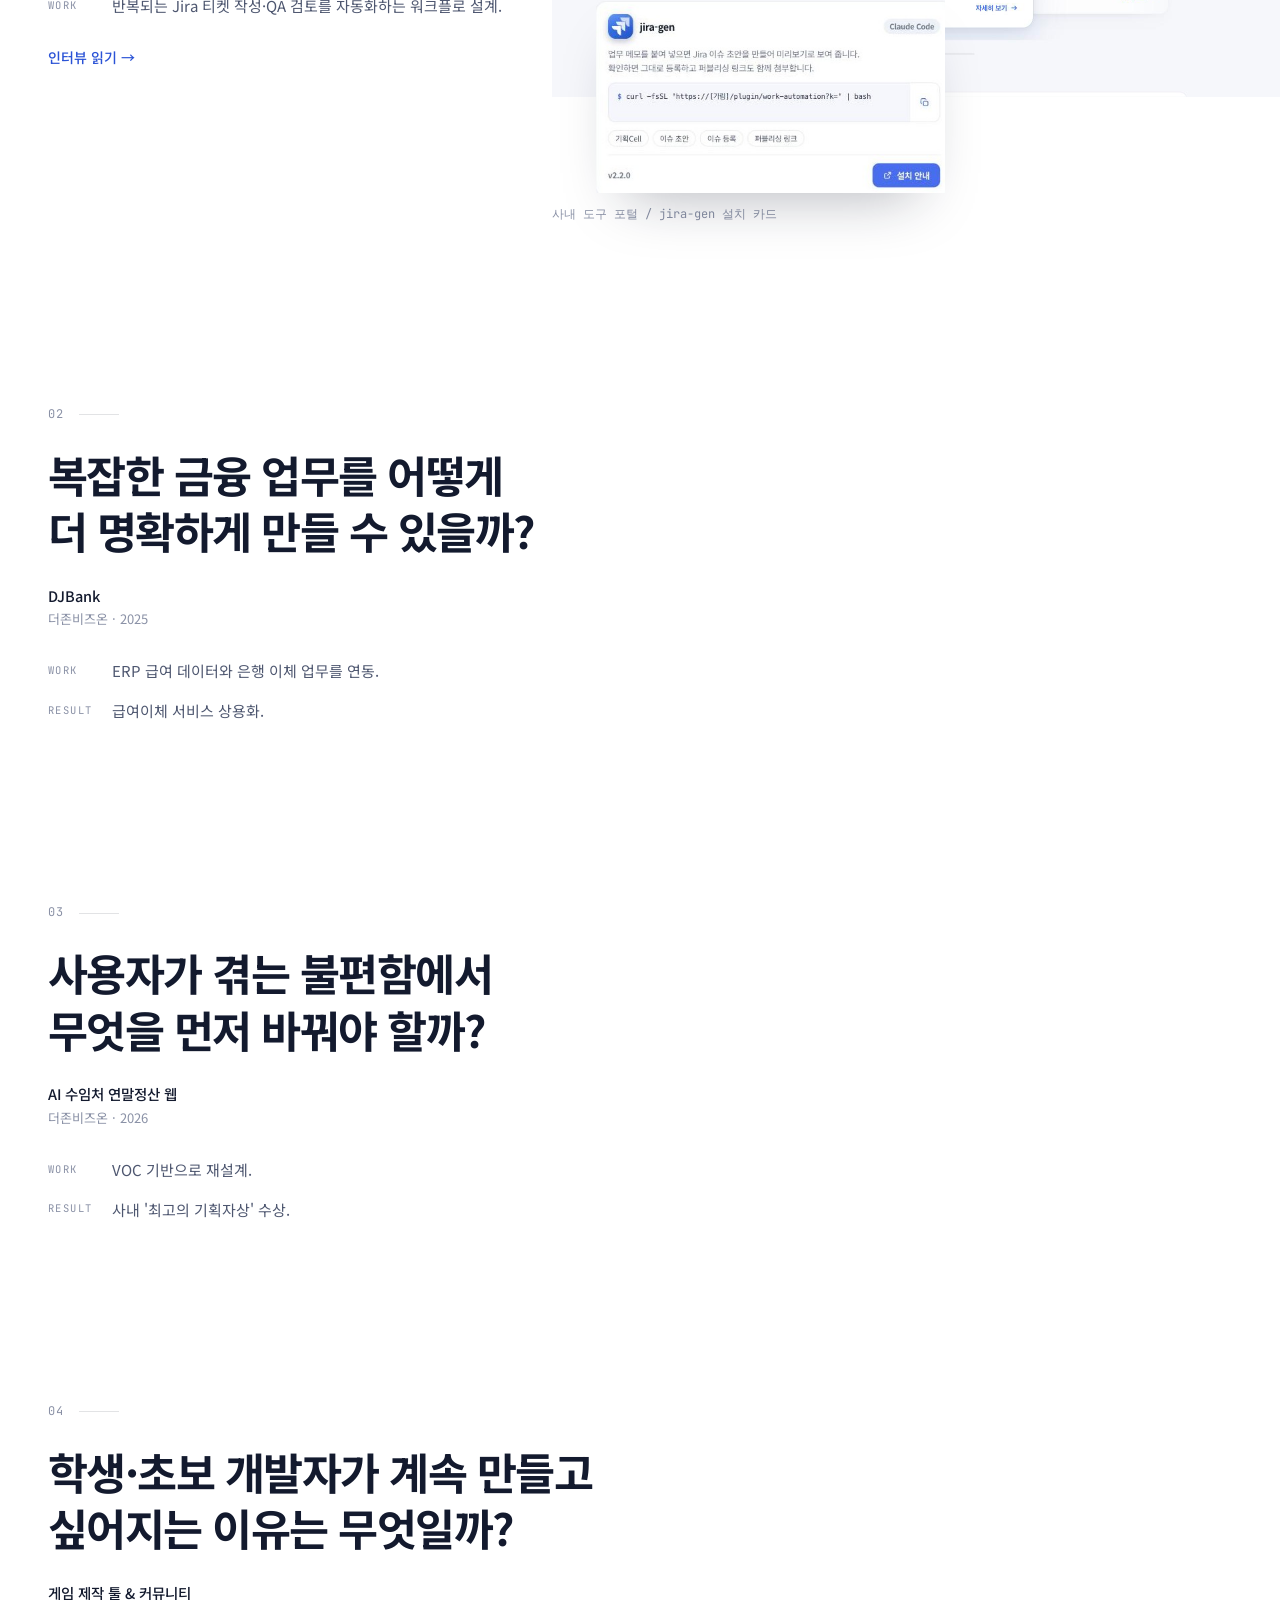
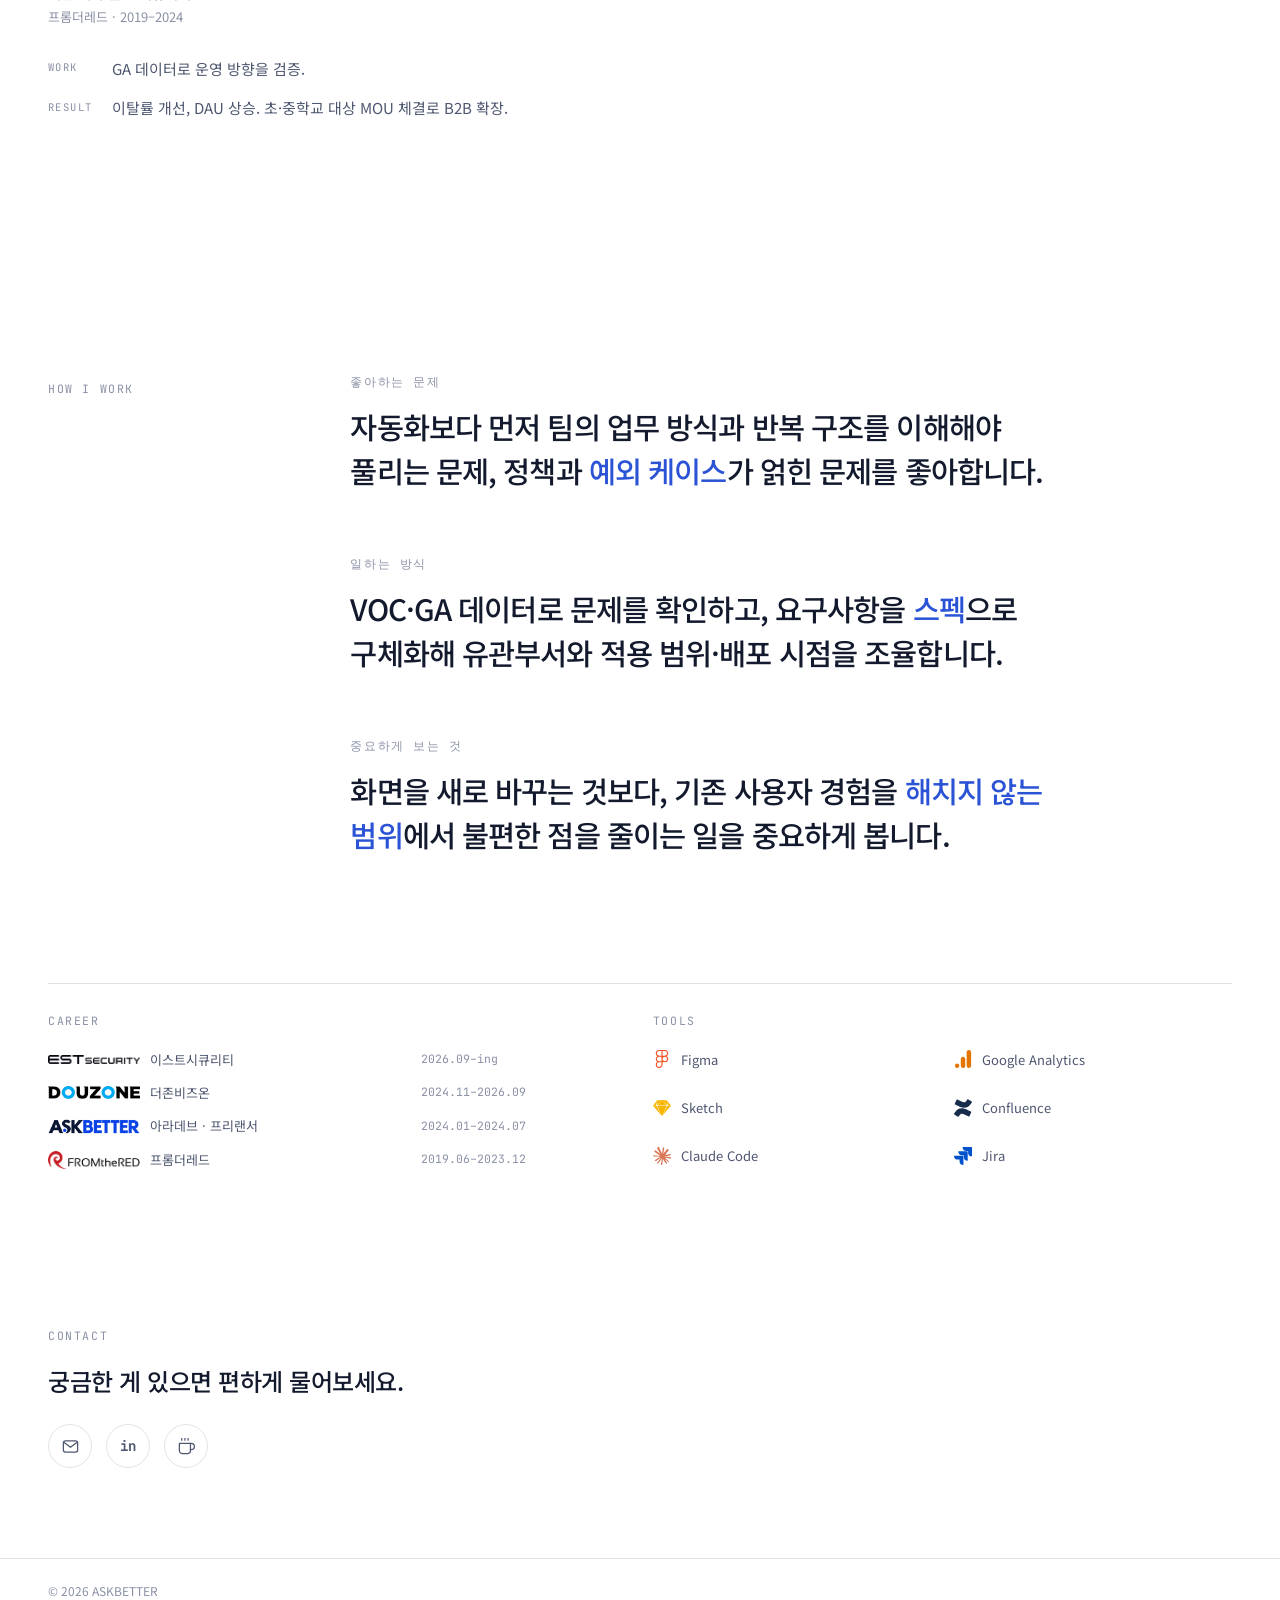
==== commit 14991526: "Contact 후원 버튼을 아이콘 줄로 통합, 케이스 스터디 명칭·경력 기간 수정 커피 후원 알약 버튼이 아이콘 줄과 따로 떨어져 있던 것을 이메일·LinkedIn과 같은 원형 아" ====
--- a/index.html
+++ b/index.html
@@ -192,8 +192,6 @@
   .contact .ways a:hover{ border-color:var(--accent); color:var(--accent); }
   .contact .ways svg{ width:19px; height:19px; }
   .contact .ways .in{ font-family:var(--mono); font-weight:700; font-size:14px; letter-spacing:-0.02em; }
-  .contact .support{ display:inline-flex; align-items:center; gap:8px; margin-top:28px; padding:9px 18px; border:1px solid var(--line); border-radius:999px; font-size:13.5px; color:var(--ink-soft); text-decoration:none; transition:border-color .2s ease, color .2s ease; }
-  .contact .support:hover{ border-color:var(--accent); color:var(--accent); }
 
   footer{ padding-block:22px 36px; border-top:1px solid var(--line); }
   footer .page{ display:flex; justify-content:space-between; gap:12px 24px; flex-wrap:wrap; font-size:12px; color:var(--ink-faint); }
@@ -217,7 +215,7 @@
     <a class="id" href="index.html"><img src="assets/brand/askbetter-logo.svg" alt="ASKBETTER"></a>
     <div class="links">
       <a href="#about" data-site="nav.about">About me</a>
-      <a href="case-study.html" data-site-href="story.href" data-site="nav.story">Interview</a>
+      <a href="case-study.html" data-site-href="story.href" data-site="nav.story">Case Study</a>
     </div>
   </div>
 </nav>
@@ -267,7 +265,7 @@
             <div><span class="label">Work</span><span data-site="work.0.did">반복되는 Jira 티켓 작성·QA 검토를 자동화하는 워크플로 설계.</span></div>
             <div><span class="label">Result</span><span data-site="work.0.result"></span></div>
           </div>
-          <a class="ch-link" href="case-study.html" data-site-href="story.href"><span data-site="story.label">인터뷰</span> 읽기 →</a>
+          <a class="ch-link" href="case-study.html" data-site-href="story.href"><span data-site="story.label">케이스 스터디</span> 읽기 →</a>
         </div>
         <div class="media">
           <div class="shot unveil"><img src="assets/portal-hero.jpg" alt="WH-TFT 사내 도구 포털 실제 화면" loading="lazy"></div>
@@ -313,7 +311,7 @@
         <div class="txt rv">
           <span class="ch-no">04</span>
           <h2 class="ch-q" data-site="work.3.q">학생·초보 개발자가 계속 만들고 싶어지는 이유는 무엇일까?</h2>
-          <p class="ch-meta" style="margin-top:24px"><b data-site="work.3.name">게임 제작 툴 &amp; 커뮤니티</b><span data-site="work.3.org">프롬더레드</span> · <span data-site="work.3.year">2019–2024</span></p>
+          <p class="ch-meta" style="margin-top:24px"><b data-site="work.3.name">게임 제작 툴 &amp; 커뮤니티</b><span data-site="work.3.org">프롬더레드</span> · <span data-site="work.3.year">2019–2023</span></p>
           <div class="ch-notes">
             <div><span class="label">Work</span><span data-site="work.3.did">GA 데이터로 운영 방향을 검증.</span></div>
             <div><span class="label">Result</span><span data-site="work.3.result">이탈률 개선, DAU 상승. 초·중학교 대상 MOU 체결로 B2B 확장.</span></div>
@@ -373,8 +371,8 @@
       <div class="ways">
         <a href="mailto:71d2sr@gmail.com" aria-label="이메일 보내기"><svg viewBox="0 0 24 24" fill="none" stroke="currentColor" stroke-width="1.6" stroke-linecap="round" stroke-linejoin="round"><rect x="3" y="5" width="18" height="14" rx="2.5"/><path d="M4 7l8 6 8-6"/></svg></a>
         <a href="https://linkedin.com/in/yujin1113" target="_blank" rel="noopener" aria-label="LinkedIn 프로필"><span class="in">in</span></a>
-      </div>
-      <a class="support" href="#" data-site-href="support.href" data-site="support.label" aria-label="토스 프로필로 커피 후원하기">커피 한 잔 후원하기</a>
+        <a href="#" data-site-href="support.href" aria-label="토스 프로필로 커피 후원하기" title="커피 한 잔 후원하기"><svg viewBox="0 0 24 24" fill="none" stroke="currentColor" stroke-width="1.6" stroke-linecap="round" stroke-linejoin="round"><path d="M17 8h1a4 4 0 1 1 0 8h-1"/><path d="M3 8h14v9a4 4 0 0 1-4 4H7a4 4 0 0 1-4-4Z"/><line x1="6" y1="2" x2="6" y2="4"/><line x1="10" y1="2" x2="10" y2="4"/><line x1="14" y1="2" x2="14" y2="4"/></svg></a>
+      </div>
     </div>
   </section>
 
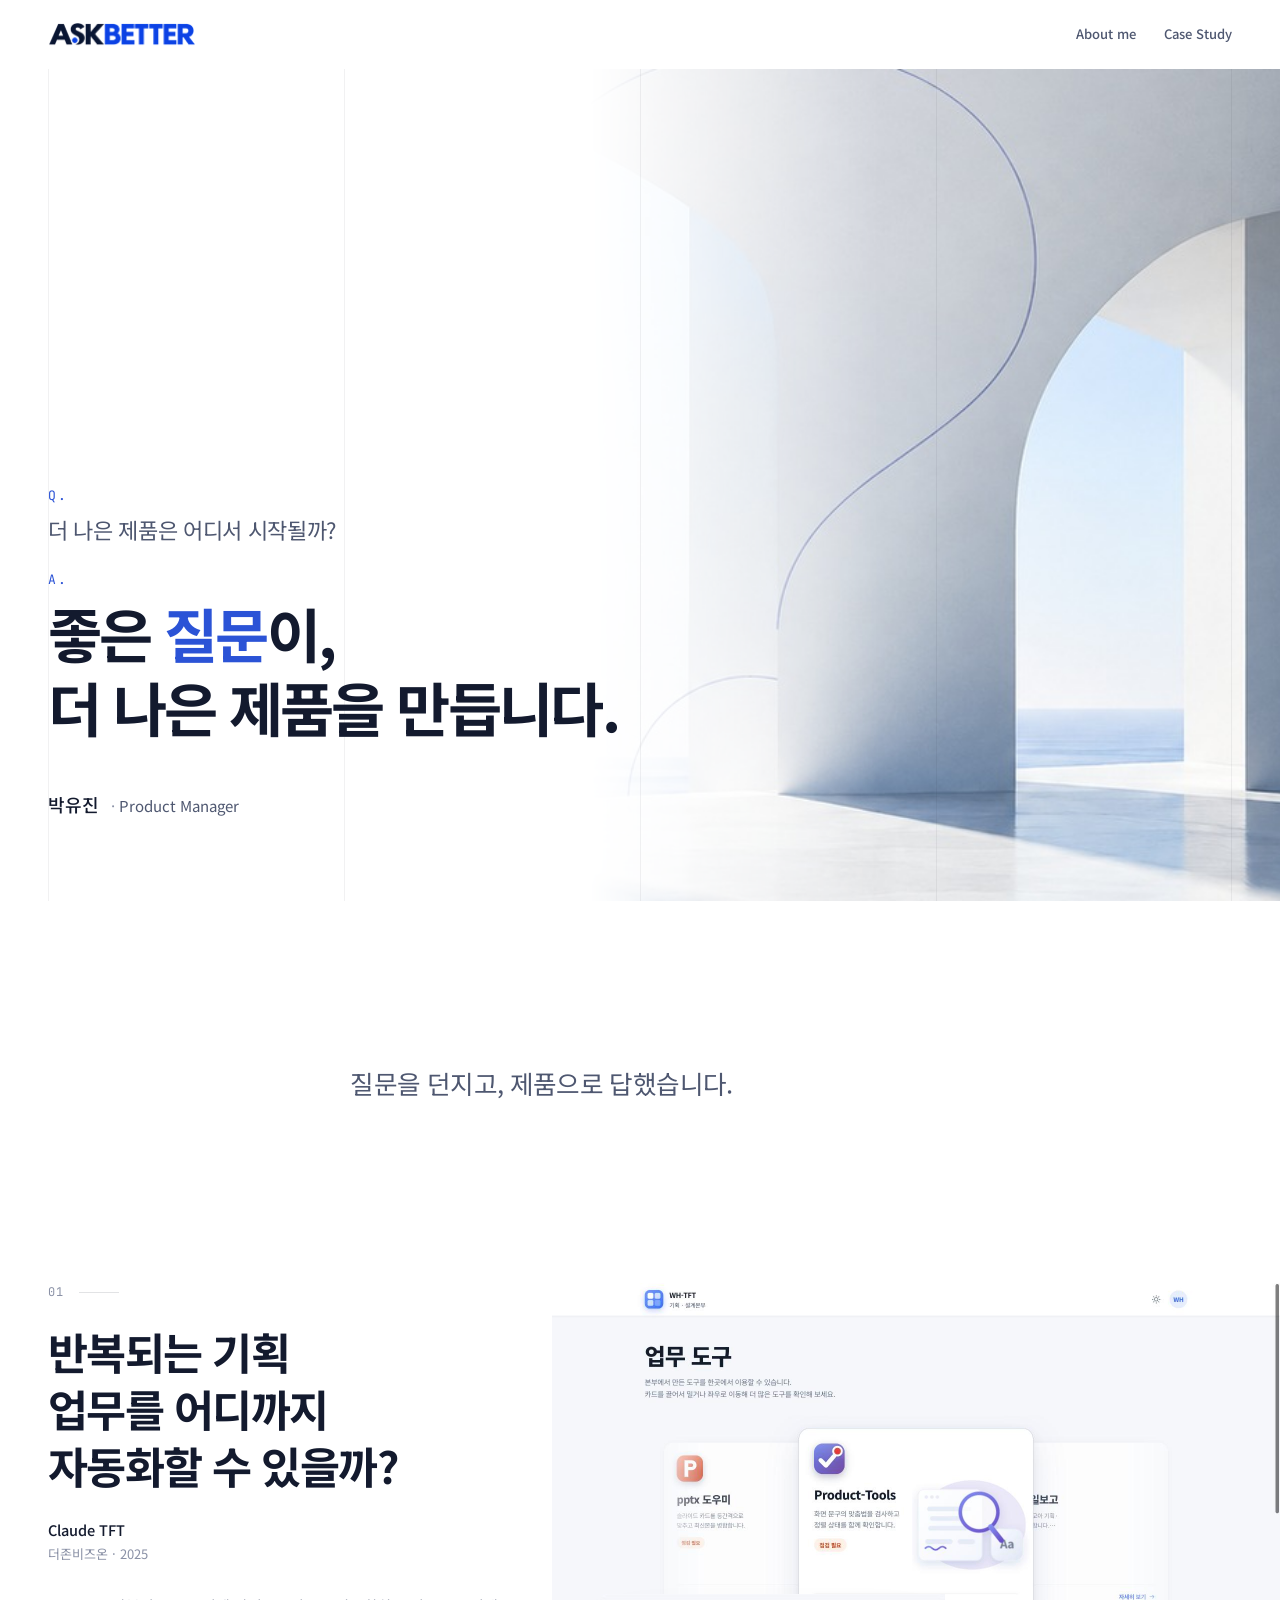
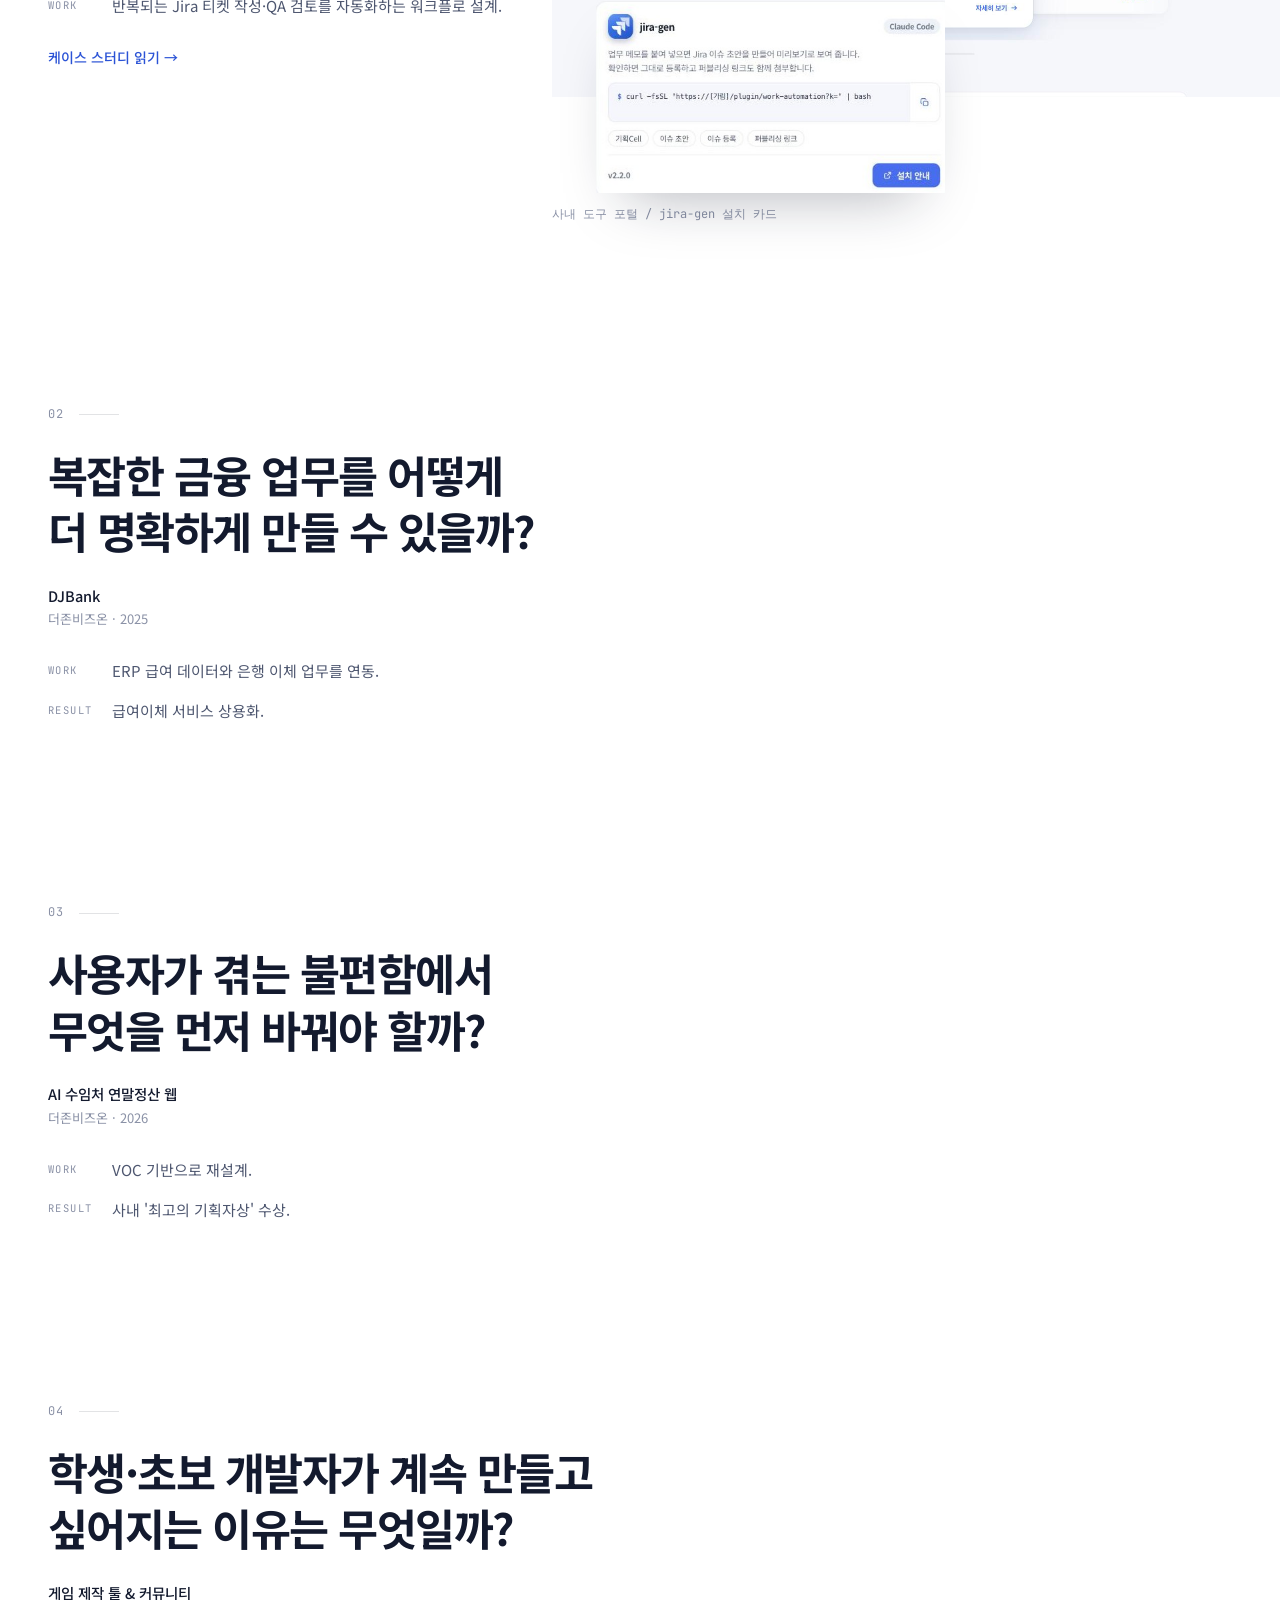
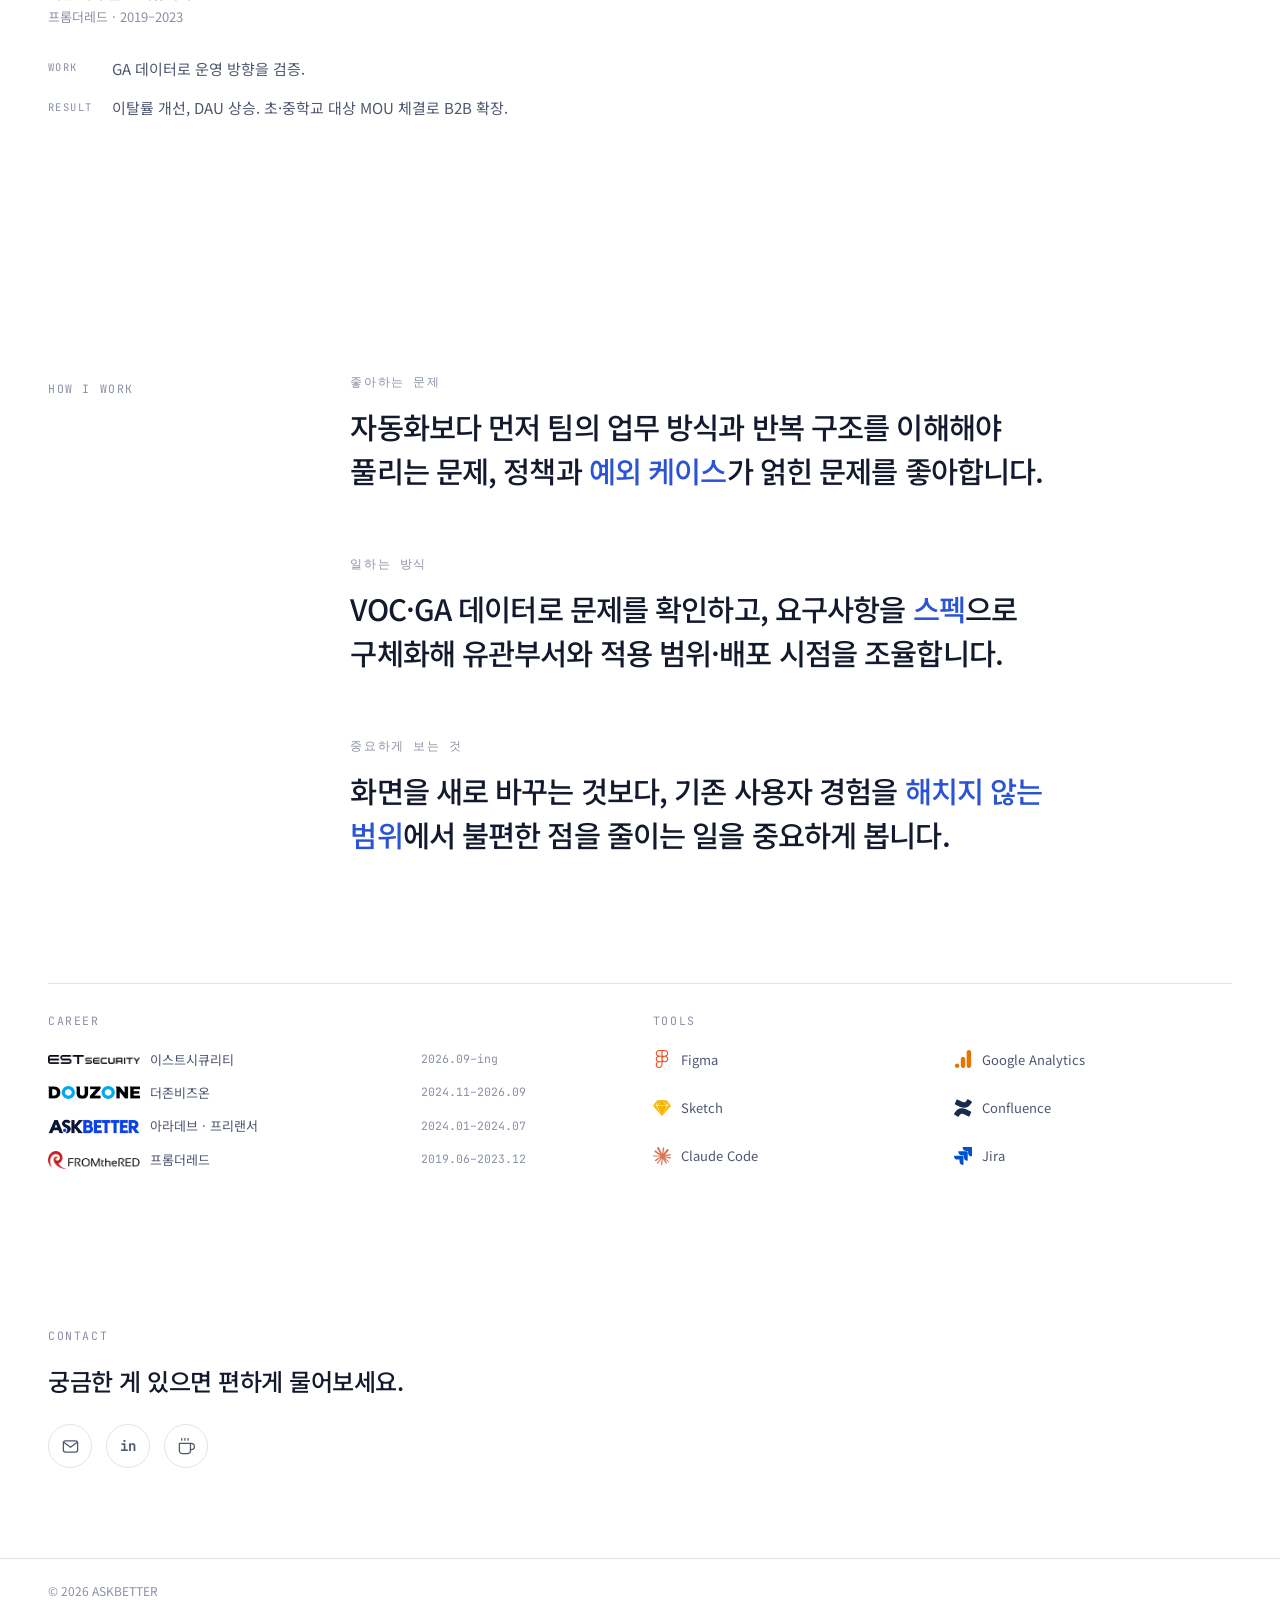
==== commit 4dc7cb3a: "Work 섹션 eyebrow 라벨 삭제 Selected Work 라벨과 함께 쓰이던 CSS도 정리.  Co-Authored-By: Claude Sonnet 5 <noreply@an" ====
--- a/index.html
+++ b/index.html
@@ -121,14 +121,13 @@
 
   /* ---------- Work ---------- */
   .work-intro{ padding-top:clamp(120px, 18vh, 200px); padding-bottom:clamp(64px, 10vh, 120px); }
-  .work-intro .label{ grid-column:1 / 4; padding-top:.5em; }
   .work-intro p{ grid-column:4 / 11; font-size:clamp(20px, 2vw, 26px); line-height:1.55; letter-spacing:-0.025em; color:var(--ink-soft); }
 
   .ch{ padding-block:clamp(56px, 10vh, 112px); }
   .ch-no{ display:flex; align-items:center; gap:14px; font-family:var(--mono); font-size:12px; letter-spacing:.12em; color:var(--ink-faint); }
   .ch-no::after{ content:''; width:40px; height:1px; background:var(--line); }
   .ch-q{ margin-top:22px; font-size:clamp(28px, 3.4vw, 48px); line-height:1.3; }
-  .ch-meta{ font-size:13px; color:var(--ink-faint); line-height:1.7; }
+  .ch-meta{ margin-top:24px; font-size:13px; color:var(--ink-faint); line-height:1.7; }
   .ch-meta b{ display:block; font-weight:500; color:var(--ink); font-size:14.5px; }
   .ch-notes{ display:grid; gap:14px; margin-top:28px; font-size:15px; line-height:1.7; color:var(--ink-soft); }
   .ch-notes div{ display:grid; grid-template-columns:64px 1fr; }
@@ -195,8 +194,6 @@
 
   footer{ padding-block:22px 36px; border-top:1px solid var(--line); }
   footer .page{ display:flex; justify-content:space-between; gap:12px 24px; flex-wrap:wrap; font-size:12px; color:var(--ink-faint); }
-  footer a{ text-decoration:none; }
-  footer a:hover{ color:var(--ink); }
 
   @media (prefers-reduced-motion:reduce){
     html{ scroll-behavior:auto; }
@@ -250,7 +247,6 @@
   <!-- Work -->
   <section id="work">
     <div class="page grid work-intro rv">
-      <span class="label">Selected Work</span>
       <p>질문을 던지고, 제품으로 답했습니다.</p>
     </div>
 
@@ -260,7 +256,7 @@
         <div class="txt rv">
           <span class="ch-no">01</span>
           <h2 class="ch-q" data-site="work.0.q">반복되는 기획 업무를 어디까지 자동화할 수 있을까?</h2>
-          <p class="ch-meta" style="margin-top:24px"><b data-site="work.0.name">Claude TFT</b><span data-site="work.0.org">더존비즈온</span> · <span data-site="work.0.year">2025</span></p>
+          <p class="ch-meta"><b data-site="work.0.name">Claude TFT</b><span data-site="work.0.org">더존비즈온</span> · <span data-site="work.0.year">2025</span></p>
           <div class="ch-notes">
             <div><span class="label">Work</span><span data-site="work.0.did">반복되는 Jira 티켓 작성·QA 검토를 자동화하는 워크플로 설계.</span></div>
             <div><span class="label">Result</span><span data-site="work.0.result"></span></div>
@@ -281,7 +277,7 @@
         <div class="txt rv">
           <span class="ch-no">02</span>
           <h2 class="ch-q" data-site="work.1.q">복잡한 금융 업무를 어떻게 더 명확하게 만들 수 있을까?</h2>
-          <p class="ch-meta" style="margin-top:24px"><b data-site="work.1.name">DJBank</b><span data-site="work.1.org">더존비즈온</span> · <span data-site="work.1.year">2025</span></p>
+          <p class="ch-meta"><b data-site="work.1.name">DJBank</b><span data-site="work.1.org">더존비즈온</span> · <span data-site="work.1.year">2025</span></p>
           <div class="ch-notes">
             <div><span class="label">Work</span><span data-site="work.1.did">ERP 급여 데이터와 은행 이체 업무를 연동.</span></div>
             <div><span class="label">Result</span><span data-site="work.1.result">급여이체 서비스 상용화.</span></div>
@@ -296,7 +292,7 @@
         <div class="txt rv">
           <span class="ch-no">03</span>
           <h2 class="ch-q" data-site="work.2.q">사용자가 겪는 불편함에서 무엇을 먼저 바꿔야 할까?</h2>
-          <p class="ch-meta" style="margin-top:24px"><b data-site="work.2.name">AI 수임처 연말정산 웹</b><span data-site="work.2.org">더존비즈온</span> · <span data-site="work.2.year">2026</span></p>
+          <p class="ch-meta"><b data-site="work.2.name">AI 수임처 연말정산 웹</b><span data-site="work.2.org">더존비즈온</span> · <span data-site="work.2.year">2026</span></p>
           <div class="ch-notes">
             <div><span class="label">Work</span><span data-site="work.2.did">VOC 기반으로 재설계.</span></div>
             <div><span class="label">Result</span><span data-site="work.2.result">사내 '최고의 기획자상' 수상.</span></div>
@@ -311,7 +307,7 @@
         <div class="txt rv">
           <span class="ch-no">04</span>
           <h2 class="ch-q" data-site="work.3.q">학생·초보 개발자가 계속 만들고 싶어지는 이유는 무엇일까?</h2>
-          <p class="ch-meta" style="margin-top:24px"><b data-site="work.3.name">게임 제작 툴 &amp; 커뮤니티</b><span data-site="work.3.org">프롬더레드</span> · <span data-site="work.3.year">2019–2023</span></p>
+          <p class="ch-meta"><b data-site="work.3.name">게임 제작 툴 &amp; 커뮤니티</b><span data-site="work.3.org">프롬더레드</span> · <span data-site="work.3.year">2019–2023</span></p>
           <div class="ch-notes">
             <div><span class="label">Work</span><span data-site="work.3.did">GA 데이터로 운영 방향을 검증.</span></div>
             <div><span class="label">Result</span><span data-site="work.3.result">이탈률 개선, DAU 상승. 초·중학교 대상 MOU 체결로 B2B 확장.</span></div>
--- a/assets/nav.css
+++ b/assets/nav.css
@@ -1,6 +1,7 @@
 /* 하위 페이지 공용 헤더. 값은 index.html 헤더와 같게 맞춘다 */
 /* 지면 폭과 좌우 여백. 본문도 이 값으로 로고 왼쪽 선에 맞춘다 */
-:root{ --page-max:1280px; --page-gut:clamp(20px, 4vw, 48px); --read-max:760px; }
+/* 넓은 화면의 본문은 왼쪽 칸(질문·제목)과 오른쪽 칸(답·자료) 두 단이다. 글줄이 오른쪽 선까지 찬다 */
+:root{ --page-max:1280px; --page-gut:clamp(20px, 4vw, 48px); --rail:260px; --rail-gap:56px; --rail-min:861px; }
 .nav{ position:sticky; top:0; z-index:30; background:rgba(255,255,255,.86); backdrop-filter:saturate(180%) blur(10px);
   border-bottom:1px solid transparent; transition:border-color .4s ease; }
 .nav.is-scrolled{ border-bottom-color:rgba(19,26,46,.06); }
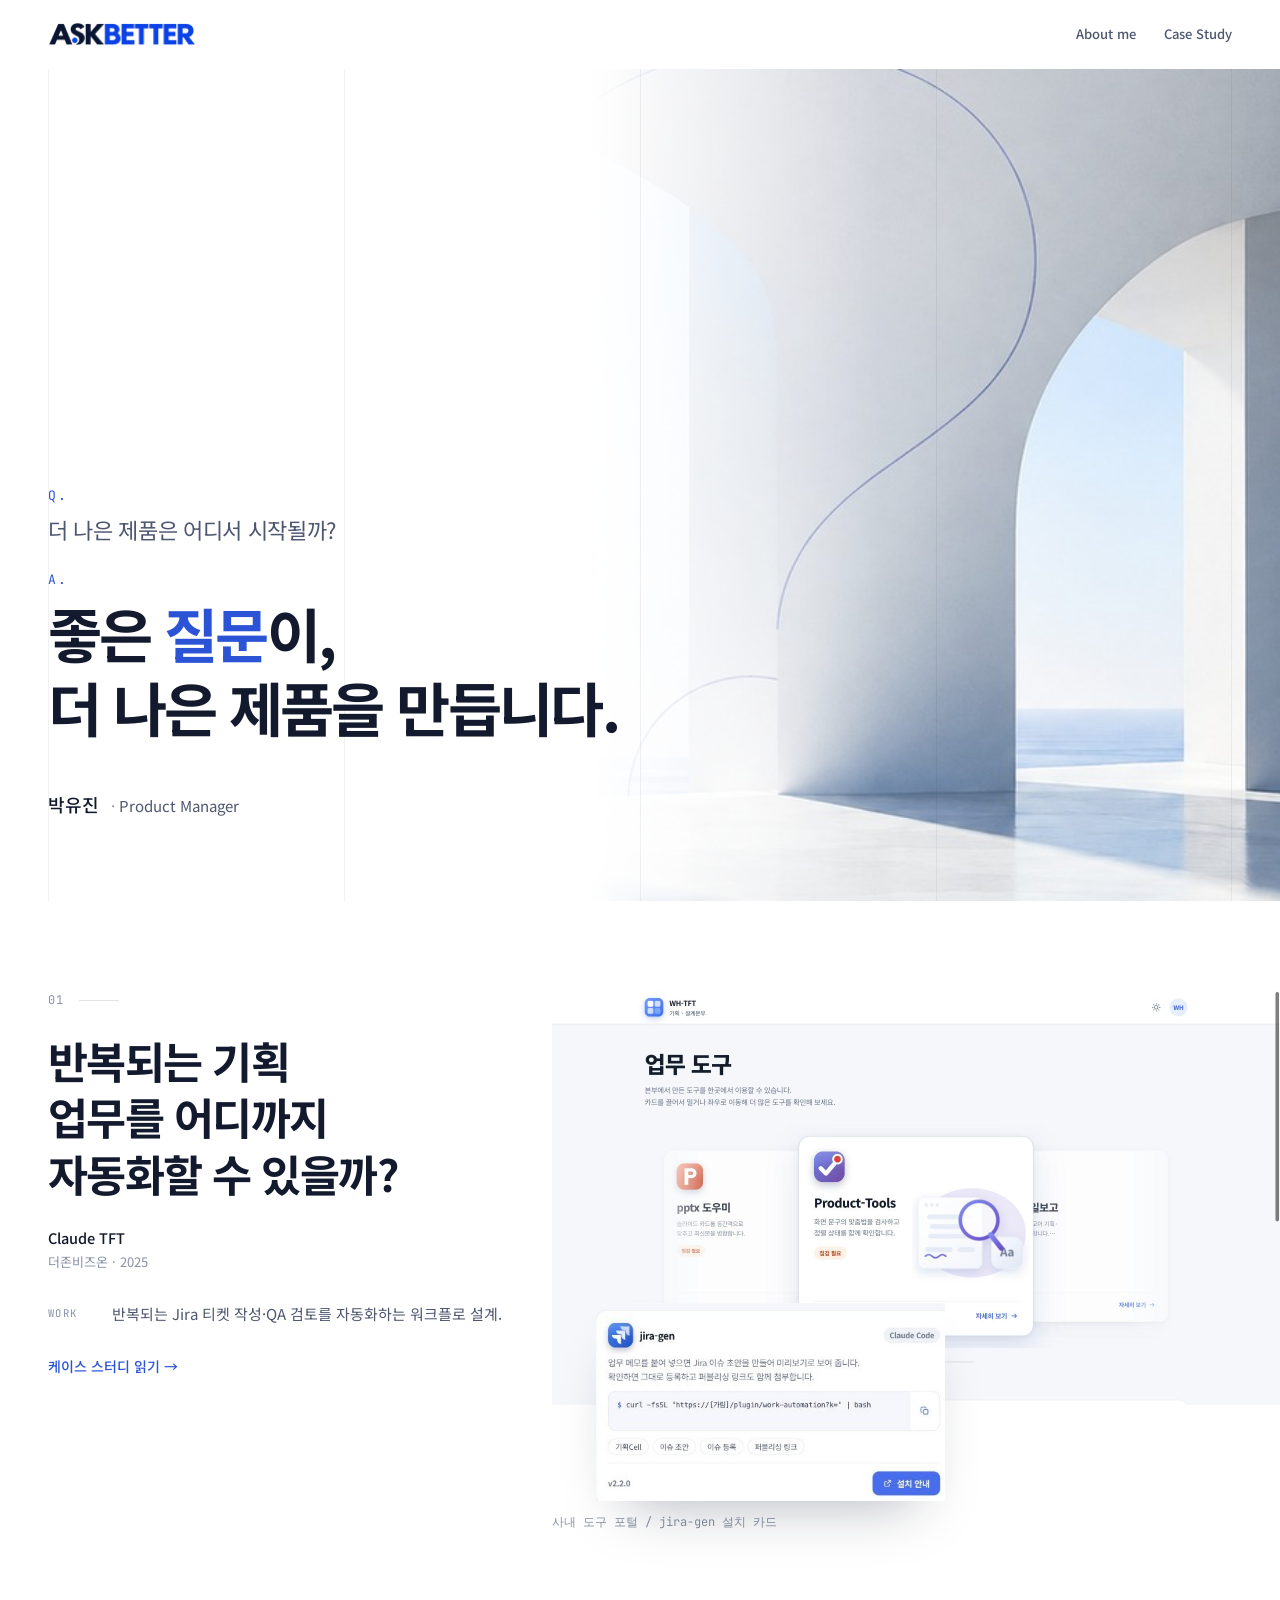
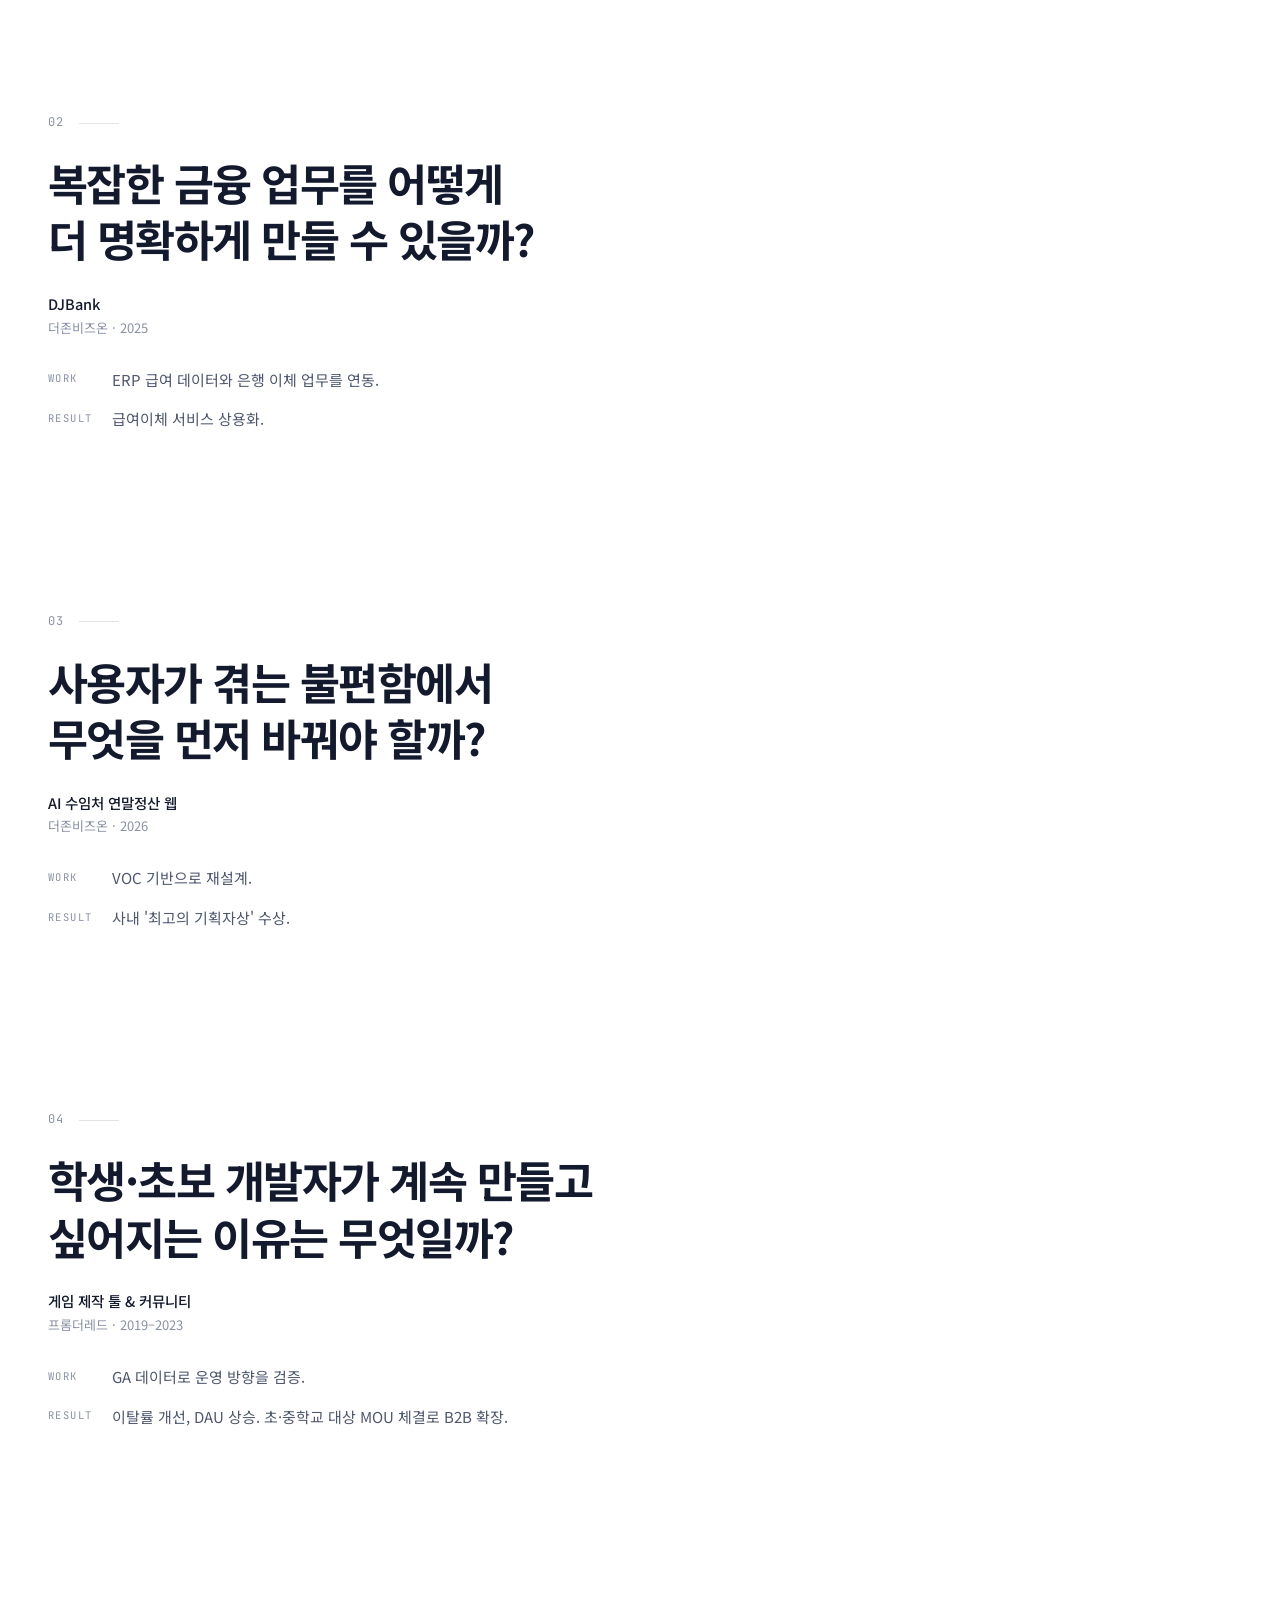
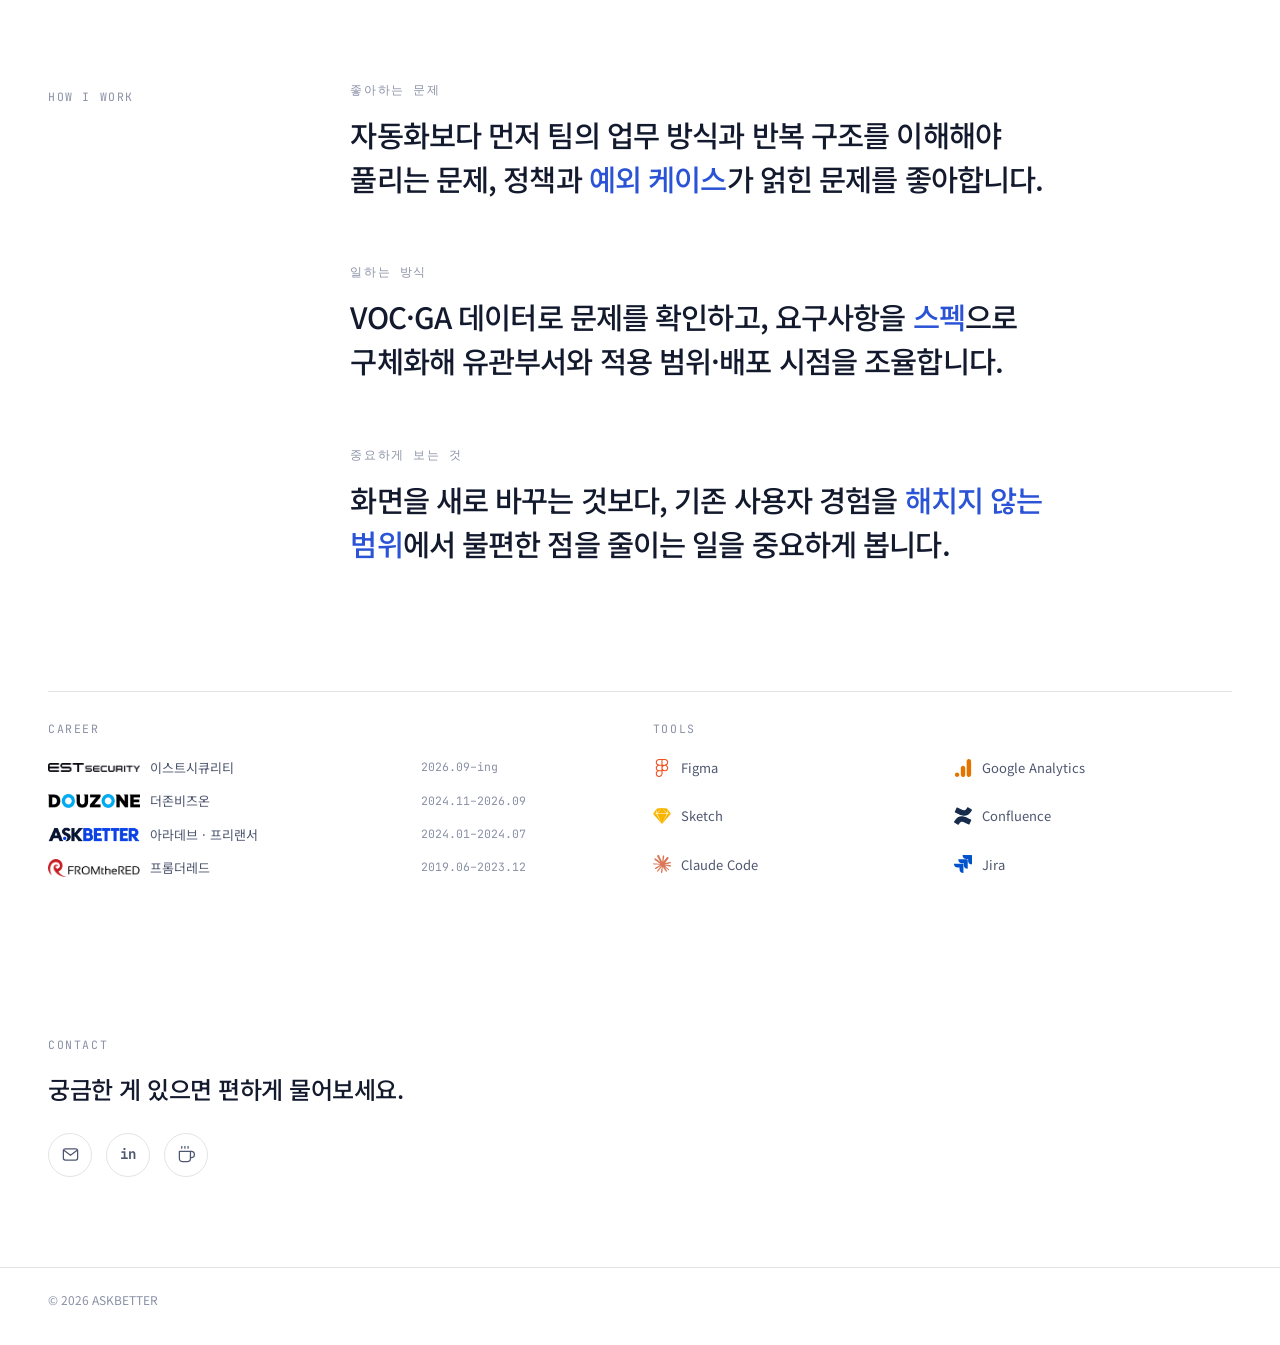
==== commit 2d728b43: "Work 섹션 인트로 문단 삭제 work-intro 블록과 관련 CSS 전부 제거.  Co-Authored-By: Claude Sonnet 5 <noreply@anthropic.c" ====
--- a/index.html
+++ b/index.html
@@ -120,9 +120,6 @@
   .unveil.is-in{ clip-path:inset(0 0 0 0); }
 
   /* ---------- Work ---------- */
-  .work-intro{ padding-top:clamp(120px, 18vh, 200px); padding-bottom:clamp(64px, 10vh, 120px); }
-  .work-intro p{ grid-column:4 / 11; font-size:clamp(20px, 2vw, 26px); line-height:1.55; letter-spacing:-0.025em; color:var(--ink-soft); }
-
   .ch{ padding-block:clamp(56px, 10vh, 112px); }
   .ch-no{ display:flex; align-items:center; gap:14px; font-family:var(--mono); font-size:12px; letter-spacing:.12em; color:var(--ink-faint); }
   .ch-no::after{ content:''; width:40px; height:1px; background:var(--line); }
@@ -155,7 +152,6 @@
 
   @media (max-width:860px){
     .grid > *{ grid-column:1 / -1 !important; }
-    .work-intro p{ margin-top:14px; }
     .ch-1 .txt{ position:static; margin-bottom:40px; }
     .ch-1 .media{ margin-right:calc(-1 * var(--gut)); }
     .ch-1 .sub{ width:64%; margin-left:0; margin-top:-24px; }
@@ -246,10 +242,6 @@
 
   <!-- Work -->
   <section id="work">
-    <div class="page grid work-intro rv">
-      <p>질문을 던지고, 제품으로 답했습니다.</p>
-    </div>
-
     <!-- 01 -->
     <article class="ch ch-1">
       <div class="page grid">
